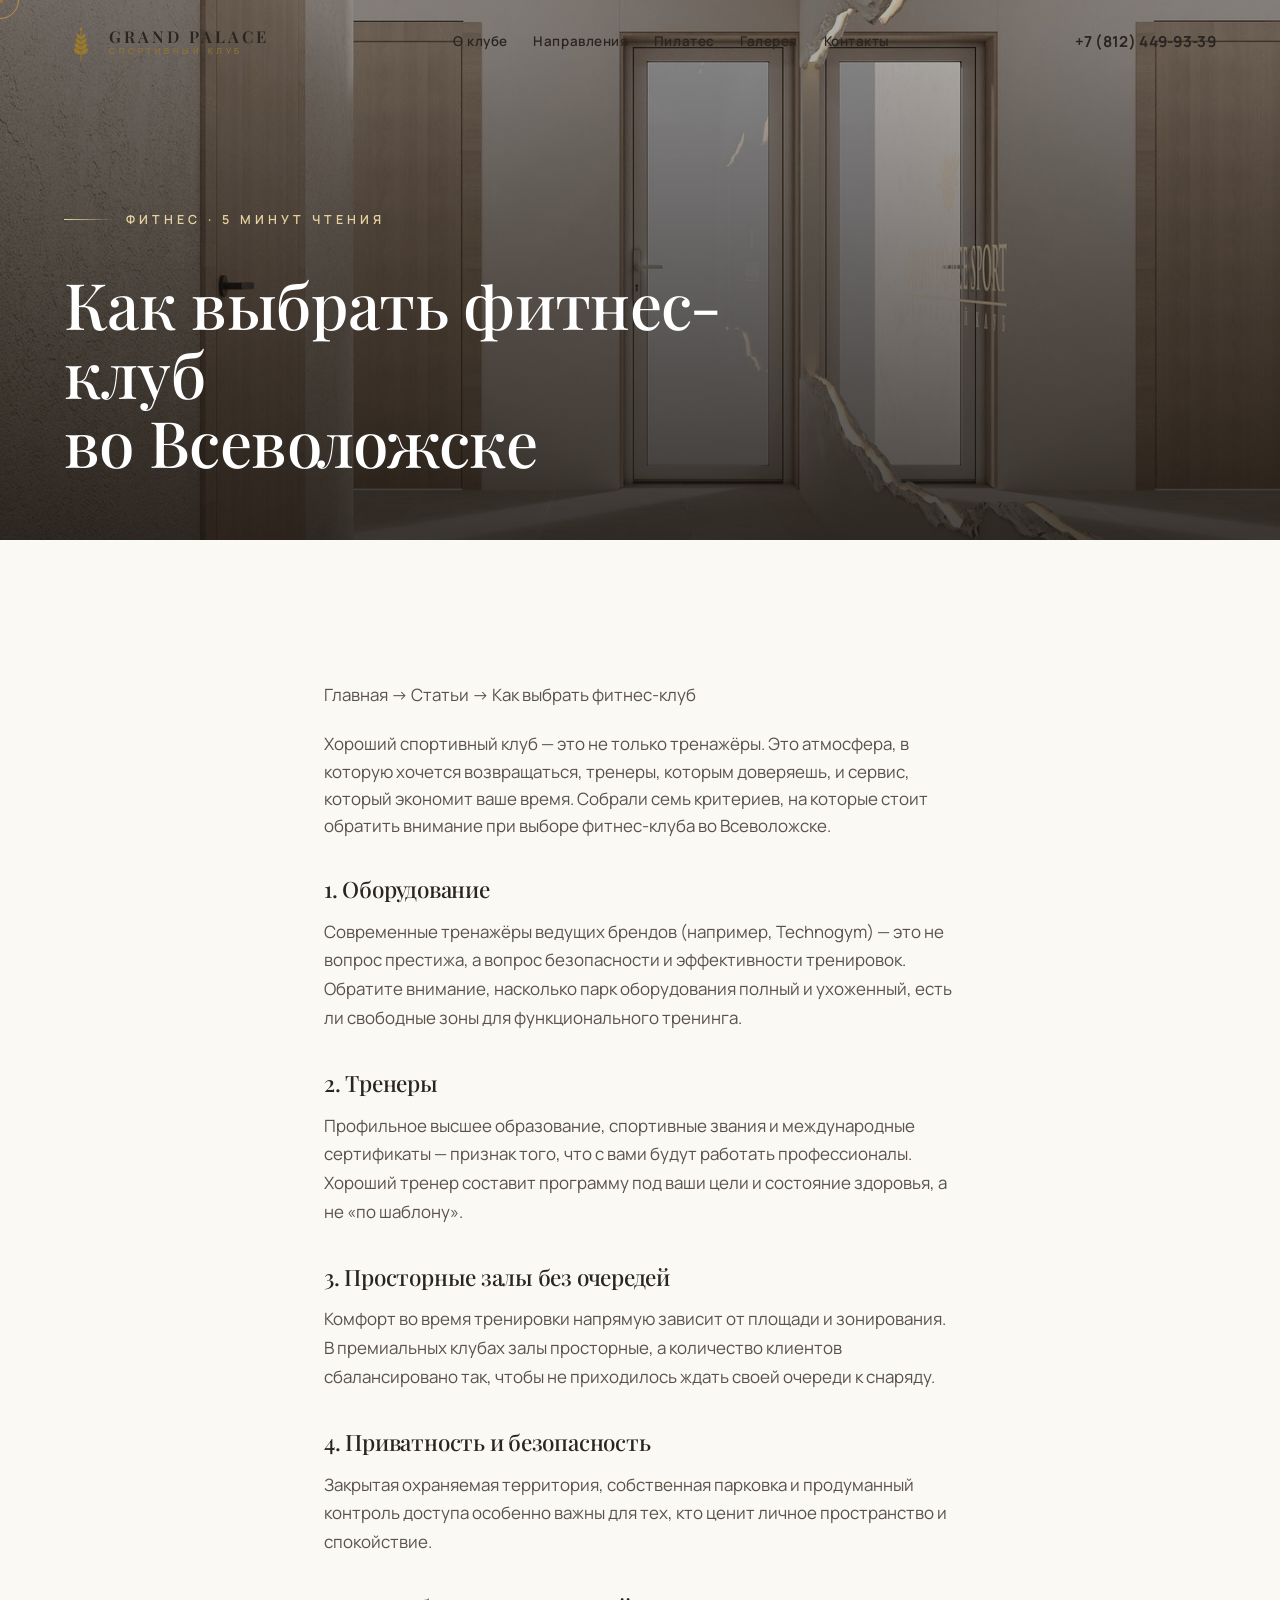
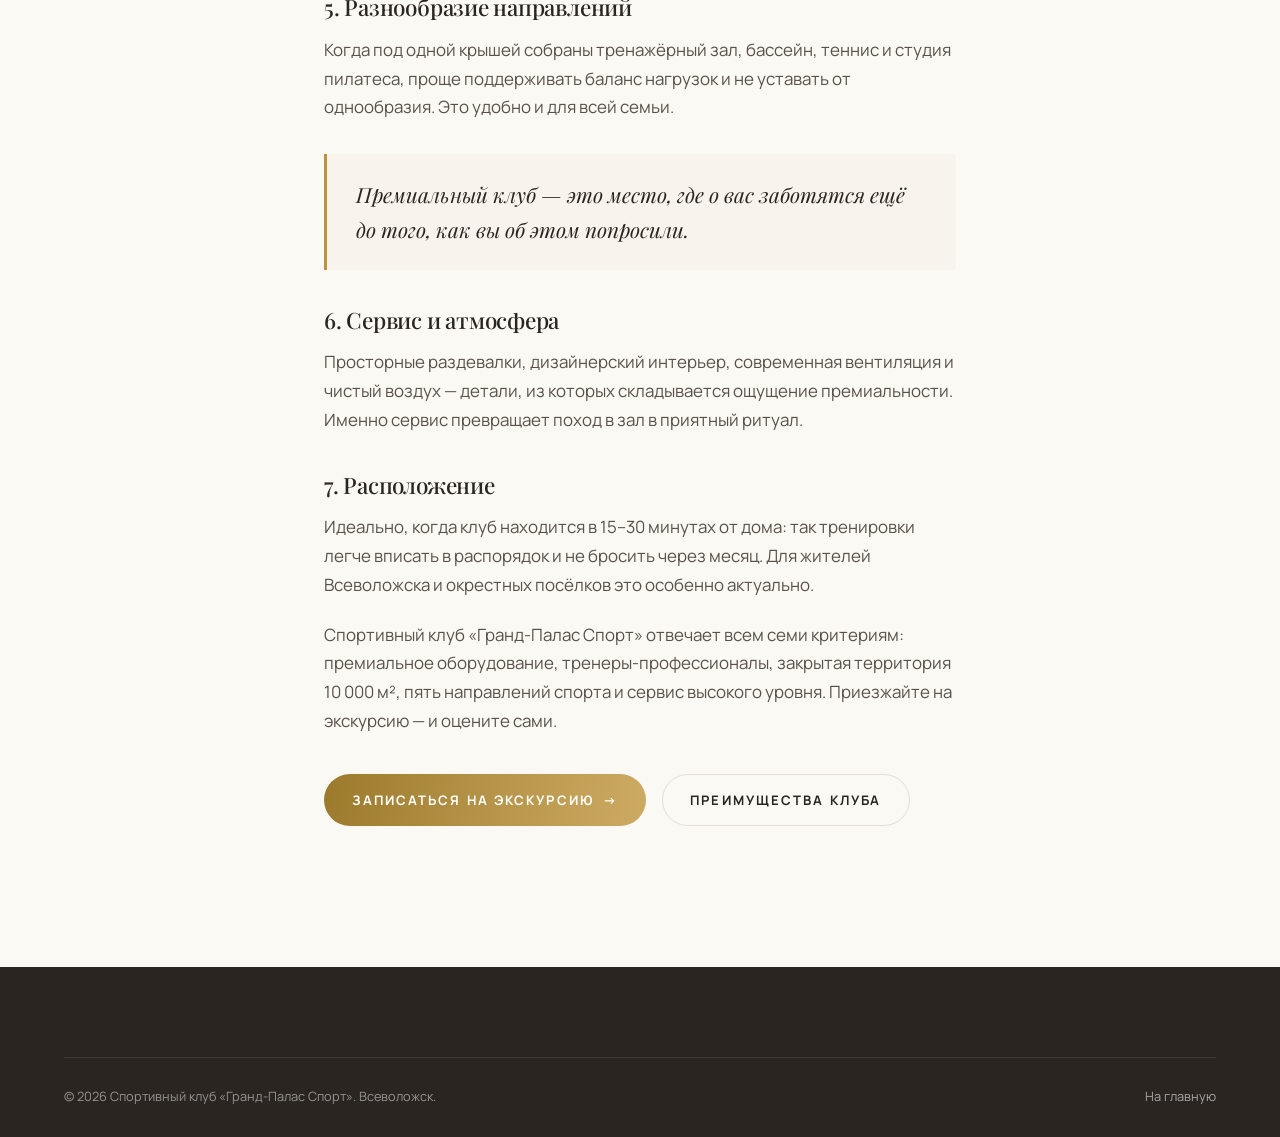
==== articles/kak-vybrat-fitnes-klub.html @ 6d6e1dee "Новый сайт спортивного клуба «Гранд-Палас Спорт» Полный редизайн в фирменном стиле белый + золото: с" ====
<!DOCTYPE html>
<html lang="ru">
<head>
<meta charset="UTF-8">
<meta name="viewport" content="width=device-width, initial-scale=1">
<title>Как выбрать фитнес-клуб во Всеволожске — 7 критериев — Гранд-Палас Спорт</title>
<meta name="description" content="7 критериев выбора фитнес-клуба во Всеволожске: оборудование, тренеры, приватность, сервис и атмосфера. Гид от спортивного клуба «Гранд-Палас Спорт».">
<meta name="keywords" content="фитнес-клуб Всеволожск, спортивный зал Всеволожск, тренажёрный зал Всеволожск, бассейн Всеволожск">
<meta name="theme-color" content="#2a2521">
<link rel="icon" type="image/svg+xml" href="../assets/img/favicon.svg">
<link rel="preconnect" href="https://fonts.googleapis.com">
<link rel="preconnect" href="https://fonts.gstatic.com" crossorigin>
<link href="https://fonts.googleapis.com/css2?family=Manrope:wght@400;500;600;700;800&family=Playfair+Display:ital,wght@0,400;0,500;0,600;1,400;1,500&display=swap" rel="stylesheet">
<link rel="stylesheet" href="../assets/css/style.css">
<script type="application/ld+json">
{"@context":"https://schema.org","@type":"Article","headline":"Как выбрать фитнес-клуб во Всеволожске","author":{"@type":"Organization","name":"Гранд-Палас Спорт"},"publisher":{"@type":"Organization","name":"Гранд-Палас Спорт"},"image":"https://gpsport.ru/assets/img/corridor.jpg","mainEntityOfPage":"https://gpsport.ru/articles/kak-vybrat-fitnes-klub.html"}
</script>
</head>
<body class="loaded">

<svg width="0" height="0" style="position:absolute" aria-hidden="true">
  <symbol id="laurel" viewBox="0 0 60 76">
    <path d="M30 74 V18" stroke="currentColor" stroke-width="1.6" stroke-linecap="round" fill="none"/>
    <g fill="currentColor">
      <g transform="translate(30,60) rotate(-52)"><path d="M0 0 C-5 -4 -5 -12 0 -16 C5 -12 5 -4 0 0 Z"/></g>
      <g transform="translate(30,60) rotate(52)"><path d="M0 0 C-5 -4 -5 -12 0 -16 C5 -12 5 -4 0 0 Z"/></g>
      <g transform="translate(30,51) rotate(-49) scale(.95)"><path d="M0 0 C-5 -4 -5 -12 0 -16 C5 -12 5 -4 0 0 Z"/></g>
      <g transform="translate(30,51) rotate(49) scale(.95)"><path d="M0 0 C-5 -4 -5 -12 0 -16 C5 -12 5 -4 0 0 Z"/></g>
      <g transform="translate(30,42) rotate(-45) scale(.87)"><path d="M0 0 C-5 -4 -5 -12 0 -16 C5 -12 5 -4 0 0 Z"/></g>
      <g transform="translate(30,42) rotate(45) scale(.87)"><path d="M0 0 C-5 -4 -5 -12 0 -16 C5 -12 5 -4 0 0 Z"/></g>
      <g transform="translate(30,33) rotate(-40) scale(.77)"><path d="M0 0 C-5 -4 -5 -12 0 -16 C5 -12 5 -4 0 0 Z"/></g>
      <g transform="translate(30,33) rotate(40) scale(.77)"><path d="M0 0 C-5 -4 -5 -12 0 -16 C5 -12 5 -4 0 0 Z"/></g>
      <circle cx="30" cy="15" r="2.6"/>
    </g>
  </symbol>
</svg>

<header class="header scrolled">
  <div class="container header__inner">
    <a href="../index.html" class="logo" aria-label="Гранд-Палас Спорт — на главную">
      <svg class="logo__mark" viewBox="0 0 60 76" aria-hidden="true"><use href="#laurel"/></svg>
      <span class="logo__text"><span class="logo__name">GRAND PALACE</span><span class="logo__sub">Спортивный клуб</span></span>
    </a>
    <nav class="nav" aria-label="Навигация">
      <a href="../index.html#about">О клубе</a>
      <a href="../index.html#directions">Направления</a>
      <a href="../index.html#pilates">Пилатес</a>
      <a href="../index.html#gallery">Галерея</a>
      <a href="../index.html#contacts">Контакты</a>
    </nav>
    <div class="header__actions">
      <a href="tel:+78124499339" class="header__phone">+7 (812) 449-93-39</a>
      <button class="burger" aria-label="Меню"><span></span><span></span></button>
    </div>
  </div>
</header>

<div class="mobile-menu" id="mobile-menu">
  <nav class="mobile-menu__nav">
    <a href="../index.html#about"><span class="idx">01</span>О клубе</a>
    <a href="../index.html#directions"><span class="idx">02</span>Направления</a>
    <a href="../index.html#pilates"><span class="idx">03</span>Пилатес</a>
    <a href="../index.html#gallery"><span class="idx">04</span>Галерея</a>
    <a href="../index.html#contacts"><span class="idx">05</span>Контакты</a>
  </nav>
</div>

<main>
<article>
  <div class="article-hero">
    <img src="../assets/img/corridor.jpg" alt="Интерьер премиального спортивного клуба">
    <div class="container" style="padding-bottom:clamp(32px,5vw,64px)">
      <span class="eyebrow hero__eyebrow">Фитнес · 5 минут чтения</span>
      <h1 class="h-1" style="margin-top:1rem">Как выбрать фитнес-клуб<br>во Всеволожске</h1>
    </div>
  </div>

  <div class="section">
    <div class="container prose">
      <p class="breadcrumbs"><a href="../index.html">Главная</a> → <a href="../index.html#articles">Статьи</a> → Как выбрать фитнес-клуб</p>

      <p class="lead">Хороший спортивный клуб — это не только тренажёры. Это атмосфера, в которую хочется возвращаться, тренеры, которым доверяешь, и сервис, который экономит ваше время. Собрали семь критериев, на которые стоит обратить внимание при выборе фитнес-клуба во Всеволожске.</p>

      <h2>1. Оборудование</h2>
      <p>Современные тренажёры ведущих брендов (например, Technogym) — это не вопрос престижа, а вопрос безопасности и эффективности тренировок. Обратите внимание, насколько парк оборудования полный и ухоженный, есть ли свободные зоны для функционального тренинга.</p>

      <h2>2. Тренеры</h2>
      <p>Профильное высшее образование, спортивные звания и международные сертификаты — признак того, что с вами будут работать профессионалы. Хороший тренер составит программу под ваши цели и состояние здоровья, а не «по шаблону».</p>

      <h2>3. Просторные залы без очередей</h2>
      <p>Комфорт во время тренировки напрямую зависит от площади и зонирования. В премиальных клубах залы просторные, а количество клиентов сбалансировано так, чтобы не приходилось ждать своей очереди к снаряду.</p>

      <h2>4. Приватность и безопасность</h2>
      <p>Закрытая охраняемая территория, собственная парковка и продуманный контроль доступа особенно важны для тех, кто ценит личное пространство и спокойствие.</p>

      <h2>5. Разнообразие направлений</h2>
      <p>Когда под одной крышей собраны тренажёрный зал, бассейн, теннис и студия пилатеса, проще поддерживать баланс нагрузок и не уставать от однообразия. Это удобно и для всей семьи.</p>

      <blockquote>Премиальный клуб — это место, где о вас заботятся ещё до того, как вы об этом попросили.</blockquote>

      <h2>6. Сервис и атмосфера</h2>
      <p>Просторные раздевалки, дизайнерский интерьер, современная вентиляция и чистый воздух — детали, из которых складывается ощущение премиальности. Именно сервис превращает поход в зал в приятный ритуал.</p>

      <h2>7. Расположение</h2>
      <p>Идеально, когда клуб находится в 15–30 минутах от дома: так тренировки легче вписать в распорядок и не бросить через месяц. Для жителей Всеволожска и окрестных посёлков это особенно актуально.</p>

      <p>Спортивный клуб «Гранд-Палас Спорт» отвечает всем семи критериям: премиальное оборудование, тренеры-профессионалы, закрытая территория 10&nbsp;000&nbsp;м², пять направлений спорта и сервис высокого уровня. Приезжайте на экскурсию — и оцените сами.</p>

      <div style="margin-top:2.4rem;display:flex;gap:1rem;flex-wrap:wrap">
        <a href="../index.html#contacts" class="btn btn--gold">Записаться на экскурсию <span class="ico">→</span></a>
        <a href="../index.html#advantages" class="btn btn--ghost">Преимущества клуба</a>
      </div>
    </div>
  </div>
</article>
</main>

<footer class="footer">
  <div class="container">
    <div class="footer__bottom" style="border-top:1px solid rgba(255,255,255,.1)">
      <span>© <span data-year>2026</span> Спортивный клуб «Гранд-Палас Спорт». Всеволожск.</span>
      <a href="../index.html">На главную</a>
    </div>
  </div>
</footer>

<script src="../assets/js/main.js"></script>
</body>
</html>
---- assets/css/style.css ----
/* =========================================================
   GRAND PALACE SPORT — спортивный клуб, Всеволожск
   Премиальная тема: белый + золото, лёгкая, статусная.
   ========================================================= */

/* ---------- Tokens ---------- */
:root{
  --gold:        #b9933f;
  --gold-deep:   #9c7a2c;
  --gold-soft:   #cdab63;
  --gold-light:  #e7d3a1;
  --gold-glow:   rgba(185,147,63,.32);

  --cream:       #f8f4ed;
  --cream-2:     #f2ebe0;
  --sand:        #ece4d6;
  --sand-deep:   #ddd2bf;
  --paper:       #fbf9f4;

  --ink:         #2a2521;
  --ink-soft:    #5a524a;
  --muted:       #8c8273;
  --line:        rgba(42,37,33,.12);
  --line-gold:   rgba(185,147,63,.35);

  --white:       #ffffff;

  --shadow-sm:   0 4px 18px rgba(60,50,35,.08);
  --shadow:      0 18px 50px -18px rgba(60,48,30,.30);
  --shadow-lg:   0 40px 90px -30px rgba(50,40,25,.45);

  --serif: "Playfair Display", "Times New Roman", Georgia, serif;
  --sans:  "Manrope", -apple-system, "Segoe UI", Roboto, Helvetica, Arial, sans-serif;

  --container: 1280px;
  --gutter: clamp(20px, 5vw, 64px);
  --radius: 4px;
  --ease: cubic-bezier(.22,.61,.36,1);
  --ease-out: cubic-bezier(.16,1,.3,1);

  --header-h: 84px;
}

*,*::before,*::after{ box-sizing:border-box; }
html{ -webkit-text-size-adjust:100%; scroll-behavior:smooth; }
@media (prefers-reduced-motion: reduce){ html{ scroll-behavior:auto; } }

body{
  margin:0;
  font-family:var(--sans);
  color:var(--ink);
  background:var(--paper);
  font-size:clamp(15px,1.05vw,17px);
  line-height:1.7;
  font-weight:400;
  -webkit-font-smoothing:antialiased;
  text-rendering:optimizeLegibility;
  overflow-x:hidden;
}
body.is-locked{ overflow:hidden; }

img{ display:block; max-width:100%; height:auto; }
a{ color:inherit; text-decoration:none; }
button{ font-family:inherit; cursor:pointer; }
ul{ margin:0; padding:0; list-style:none; }

::selection{ background:var(--gold); color:#fff; }

/* ---------- Typography ---------- */
h1,h2,h3,h4{
  font-family:var(--serif);
  font-weight:500;
  line-height:1.08;
  letter-spacing:-.01em;
  margin:0;
  color:var(--ink);
}
.h-display{ font-size:clamp(2.7rem,7.4vw,6.2rem); }
.h-1{ font-size:clamp(2.1rem,5vw,4rem); }
.h-2{ font-size:clamp(1.7rem,3.4vw,2.75rem); }
.h-3{ font-size:clamp(1.25rem,2vw,1.6rem); }
.serif-italic{ font-style:italic; }

.eyebrow{
  font-family:var(--sans);
  font-size:.78rem;
  font-weight:600;
  letter-spacing:.32em;
  text-transform:uppercase;
  color:var(--gold-deep);
  display:inline-flex;
  align-items:center;
  gap:.85em;
}
.eyebrow::before{
  content:"";
  width:clamp(24px,4vw,52px);
  height:1px;
  background:linear-gradient(90deg,var(--gold),transparent);
}
.eyebrow.center::before{ background:var(--gold); }

.lead{ font-size:clamp(1.05rem,1.5vw,1.28rem); color:var(--ink-soft); line-height:1.6; }
.text-gold{ color:var(--gold-deep); }
.muted{ color:var(--muted); }

.gold-gradient{
  background:linear-gradient(100deg,var(--gold-deep) 0%,var(--gold-light) 45%,var(--gold) 70%,var(--gold-deep) 100%);
  background-size:220% auto;
  -webkit-background-clip:text;
  background-clip:text;
  color:transparent;
  animation:shimmer 6s linear infinite;
}
@keyframes shimmer{ to{ background-position:220% center; } }

/* ---------- Layout ---------- */
.container{ width:100%; max-width:var(--container); margin-inline:auto; padding-inline:var(--gutter); }
.section{ padding-block:clamp(72px,11vw,150px); position:relative; }
.section--tight{ padding-block:clamp(48px,7vw,90px); }
.section-head{ max-width:760px; margin-bottom:clamp(40px,5vw,68px); }
.section-head.center{ margin-inline:auto; text-align:center; }
.section-head .eyebrow{ margin-bottom:1.1rem; }
.section-head p{ margin:1.1rem 0 0; }

.bg-cream{ background:var(--cream); }
.bg-sand{ background:linear-gradient(180deg,var(--cream) 0%,var(--sand) 100%); }
.bg-ink{ background:var(--ink); color:var(--cream); }
.bg-ink h1,.bg-ink h2,.bg-ink h3{ color:var(--paper); }

/* ---------- Buttons ---------- */
.btn{
  --bg:var(--ink); --fg:#fff;
  position:relative;
  display:inline-flex; align-items:center; gap:.7em;
  padding:1.05em 2.1em;
  font-size:.82rem; font-weight:700;
  letter-spacing:.16em; text-transform:uppercase;
  color:var(--fg); background:var(--bg);
  border:1px solid var(--bg);
  border-radius:50px;
  overflow:hidden;
  transition:color .5s var(--ease), border-color .5s var(--ease), transform .4s var(--ease);
  isolation:isolate;
}
.btn::before{
  content:""; position:absolute; inset:0; z-index:-1;
  background:linear-gradient(100deg,var(--gold-deep),var(--gold-soft));
  transform:translateY(101%);
  transition:transform .5s var(--ease);
}
.btn:hover{ color:#fff; border-color:var(--gold-deep); transform:translateY(-2px); }
.btn:hover::before{ transform:translateY(0); }
.btn .ico{ transition:transform .4s var(--ease); }
.btn:hover .ico{ transform:translateX(4px); }

.btn--gold{ --bg:linear-gradient(100deg,var(--gold-deep),var(--gold-soft)); --fg:#fff; border-color:transparent; }
.btn--gold::before{ background:var(--ink); }
.btn--ghost{ --bg:transparent; --fg:var(--ink); border-color:var(--line); }
.btn--ghost:hover{ color:#fff; }
.btn--light{ --bg:transparent; --fg:var(--cream); border-color:rgba(255,255,255,.4); }
.btn--sm{ padding:.8em 1.5em; font-size:.74rem; }

.textlink{
  display:inline-flex; align-items:center; gap:.6em;
  font-weight:600; letter-spacing:.04em; color:var(--gold-deep);
  position:relative;
}
.textlink::after{
  content:""; position:absolute; left:0; bottom:-3px; height:1px; width:100%;
  background:var(--gold); transform:scaleX(0); transform-origin:right;
  transition:transform .45s var(--ease);
}
.textlink:hover::after{ transform:scaleX(1); transform-origin:left; }
.textlink .ico{ transition:transform .4s var(--ease); }
.textlink:hover .ico{ transform:translateX(5px); }

/* =========================================================
   Preloader
   ========================================================= */
.preloader{
  position:fixed; inset:0; z-index:9999;
  display:grid; place-items:center;
  background:var(--paper);
  transition:opacity .7s ease, visibility .7s ease;
}
.preloader__inner{ text-align:center; }
.preloader__logo{ width:clamp(120px,18vw,180px); margin-inline:auto; color:var(--gold-deep); }
.preloader__logo path,.preloader__logo line{
  stroke:var(--gold-deep); stroke-width:1.4; fill:none;
  stroke-dasharray:1; stroke-dashoffset:1;
  animation:draw 1.5s var(--ease-out) forwards;
}
.preloader__name{
  margin-top:1.1rem;
  font-family:var(--serif); letter-spacing:.34em;
  font-size:.9rem; text-transform:uppercase; color:var(--ink);
  opacity:0; animation:fadeUp .8s .7s forwards;
}
.preloader__bar{
  margin:1.4rem auto 0; width:140px; height:2px;
  background:var(--sand-deep); border-radius:2px; overflow:hidden;
}
.preloader__bar i{ display:block; height:100%; width:0; background:linear-gradient(90deg,var(--gold-deep),var(--gold-light)); animation:load 1.6s var(--ease) forwards; }
@keyframes draw{ to{ stroke-dashoffset:0; } }
@keyframes load{ to{ width:100%; } }
body.loaded .preloader{ opacity:0; visibility:hidden; }

/* =========================================================
   Custom cursor
   ========================================================= */
.cursor,.cursor-dot{ position:fixed; top:0; left:0; pointer-events:none; z-index:9998; border-radius:50%;
  mix-blend-mode:normal; will-change:transform; }
.cursor{ width:38px; height:38px; border:1px solid var(--gold); transform:translate(-50%,-50%);
  transition:width .3s var(--ease),height .3s var(--ease),background .3s var(--ease),border-color .3s var(--ease),opacity .3s; }
.cursor-dot{ width:6px; height:6px; background:var(--gold-deep); transform:translate(-50%,-50%); }
.cursor.is-hover{ width:64px; height:64px; background:var(--gold-glow); border-color:transparent; }
.cursor.is-hover ~ .cursor-dot{ opacity:0; }
.cursor.is-down{ width:30px; height:30px; }
body.has-cursor{ cursor:none; }
body.has-cursor a,body.has-cursor button{ cursor:none; }
@media (hover:none),(pointer:coarse){ .cursor,.cursor-dot{ display:none; } }

/* =========================================================
   Header
   ========================================================= */
.header{
  position:fixed; inset:0 0 auto 0; z-index:1000;
  height:var(--header-h);
  display:flex; align-items:center;
  transition:background .5s var(--ease), height .4s var(--ease), box-shadow .4s var(--ease), border-color .4s;
  border-bottom:1px solid transparent;
}
.header__inner{ display:flex; align-items:center; justify-content:space-between; gap:2rem; width:100%; }
.header.scrolled{
  background:rgba(251,249,244,.86);
  backdrop-filter:saturate(140%) blur(14px);
  -webkit-backdrop-filter:saturate(140%) blur(14px);
  height:70px; box-shadow:var(--shadow-sm);
  border-color:var(--line);
}

.logo{ display:flex; align-items:center; gap:.7rem; color:var(--ink); flex-shrink:0; z-index:2; }
.logo__mark{ width:34px; height:42px; color:var(--gold-deep); flex-shrink:0; transition:transform .6s var(--ease); }
.logo:hover .logo__mark{ transform:rotate(-6deg) scale(1.05); }
.logo__text{ display:flex; flex-direction:column; line-height:1; }
.logo__name{ font-family:var(--serif); font-size:1.02rem; letter-spacing:.18em; font-weight:600; white-space:nowrap; }
.logo__sub{ font-size:.52rem; letter-spacing:.42em; text-transform:uppercase; color:var(--gold-deep); margin-top:.32em; }
.header:not(.scrolled) .logo.on-dark{ color:#fff; }
.header:not(.scrolled) .logo.on-dark .logo__mark{ color:var(--gold-light); }

.nav{ display:flex; align-items:center; gap:clamp(1rem,2vw,2.1rem); }
.nav a{ position:relative; font-size:.84rem; font-weight:600; letter-spacing:.04em; padding:.4em 0; color:inherit; }
.nav a::after{ content:""; position:absolute; left:0; bottom:0; height:1.5px; width:100%; background:var(--gold);
  transform:scaleX(0); transform-origin:right; transition:transform .4s var(--ease); }
.nav a:hover::after,.nav a.active::after{ transform:scaleX(1); transform-origin:left; }
.header:not(.scrolled) .nav.on-dark a{ color:rgba(255,255,255,.92); }

.header__actions{ display:flex; align-items:center; gap:1.2rem; }
.header__phone{ display:flex; align-items:center; gap:.55rem; font-weight:700; font-size:.95rem; letter-spacing:.02em; white-space:nowrap; }
.header__phone .ico{ color:var(--gold-deep); }
.header:not(.scrolled) .header__phone.on-dark{ color:#fff; }

.burger{ display:none; width:46px; height:46px; border:1px solid var(--line); border-radius:50%;
  background:transparent; position:relative; z-index:1002; flex-shrink:0; }
.burger span{ position:absolute; left:50%; top:50%; width:18px; height:1.6px; background:var(--ink);
  transform:translate(-50%,-50%); transition:.4s var(--ease); }
.burger span:nth-child(1){ margin-top:-4px; }
.burger span:nth-child(2){ margin-top:4px; }
.header:not(.scrolled) .burger.on-dark{ border-color:rgba(255,255,255,.4); }
.header:not(.scrolled) .burger.on-dark span{ background:#fff; }
body.menu-open .burger span:nth-child(1){ margin-top:0; transform:translate(-50%,-50%) rotate(45deg); background:var(--ink); }
body.menu-open .burger span:nth-child(2){ margin-top:0; transform:translate(-50%,-50%) rotate(-45deg); background:var(--ink); }
body.menu-open .burger{ border-color:var(--line)!important; }

/* Mobile menu */
.mobile-menu{
  position:fixed; inset:0; z-index:1001;
  background:var(--paper);
  display:flex; flex-direction:column; justify-content:center;
  padding:var(--header-h) var(--gutter) 2rem;
  clip-path:circle(0% at calc(100% - 46px) 46px);
  transition:clip-path .7s var(--ease);
  visibility:hidden;
}
body.menu-open .mobile-menu{ clip-path:circle(150% at calc(100% - 46px) 46px); visibility:visible; }
.mobile-menu__nav{ display:flex; flex-direction:column; gap:.2rem; }
.mobile-menu__nav a{
  font-family:var(--serif); font-size:clamp(1.8rem,8vw,2.6rem); padding:.18em 0;
  opacity:0; transform:translateY(20px); transition:opacity .5s var(--ease),transform .5s var(--ease);
  border-bottom:1px solid var(--line);
}
.mobile-menu__nav a .idx{ font-family:var(--sans); font-size:.7rem; color:var(--gold-deep); vertical-align:super; margin-right:.6em; letter-spacing:.1em; }
body.menu-open .mobile-menu__nav a{ opacity:1; transform:none; }
body.menu-open .mobile-menu__nav a:nth-child(1){ transition-delay:.18s; }
body.menu-open .mobile-menu__nav a:nth-child(2){ transition-delay:.24s; }
body.menu-open .mobile-menu__nav a:nth-child(3){ transition-delay:.30s; }
body.menu-open .mobile-menu__nav a:nth-child(4){ transition-delay:.36s; }
body.menu-open .mobile-menu__nav a:nth-child(5){ transition-delay:.42s; }
body.menu-open .mobile-menu__nav a:nth-child(6){ transition-delay:.48s; }
body.menu-open .mobile-menu__nav a:nth-child(7){ transition-delay:.54s; }
.mobile-menu__foot{ margin-top:2.4rem; display:flex; flex-direction:column; gap:1rem;
  opacity:0; transition:opacity .6s .55s; }
body.menu-open .mobile-menu__foot{ opacity:1; }
.mobile-menu__foot .phones a{ display:block; font-weight:700; font-size:1.1rem; }

/* =========================================================
   Hero
   ========================================================= */
.hero{ position:relative; min-height:100svh; display:flex; align-items:flex-end; overflow:hidden; color:#fff; }
.hero__slides{ position:absolute; inset:0; z-index:0; }
.hero__slide{ position:absolute; inset:0; opacity:0; transition:opacity 1.6s ease; }
.hero__slide.active{ opacity:1; }
.hero__slide img{ width:100%; height:100%; object-fit:cover; transform:scale(1.12); }
.hero__slide.active img{ animation:kenburns 8s linear forwards; }
@keyframes kenburns{ from{ transform:scale(1.12) translate(0,0); } to{ transform:scale(1.24) translate(-1.5%,-1.5%); } }
.hero::after{ content:""; position:absolute; inset:0; z-index:1;
  background:linear-gradient(180deg,rgba(20,16,12,.5) 0%,rgba(20,16,12,.12) 35%,rgba(20,16,12,.5) 100%); }
.hero::before{ content:""; position:absolute; inset:0; z-index:1; pointer-events:none;
  background:radial-gradient(120% 90% at 50% 10%,transparent 55%,rgba(20,15,10,.55) 100%); }

.hero__content{ position:relative; z-index:2; width:100%; padding-bottom:clamp(56px,9vw,120px); }
.hero__eyebrow{ color:var(--gold-light); margin-bottom:1.4rem; }
.hero__eyebrow::before{ background:linear-gradient(90deg,var(--gold-light),transparent); }
.hero h1{ color:#fff; max-width:16ch; text-shadow:0 2px 40px rgba(0,0,0,.3); }
.hero h1 .ln{ display:block; overflow:hidden; }
.hero h1 .ln > span{ display:block; transform:translateY(110%); transition:transform 1s var(--ease-out); }
.loaded .hero h1 .ln > span{ transform:translateY(0); }
.loaded .hero h1 .ln:nth-child(2) > span{ transition-delay:.12s; }
.loaded .hero h1 .ln:nth-child(3) > span{ transition-delay:.24s; }
.hero__sub{ margin-top:1.6rem; max-width:46ch; color:rgba(255,255,255,.9); font-size:clamp(1rem,1.4vw,1.2rem);
  opacity:0; transform:translateY(20px); transition:.9s .5s var(--ease-out); }
.loaded .hero__sub{ opacity:1; transform:none; }
.hero__cta{ margin-top:2.2rem; display:flex; gap:1rem; flex-wrap:wrap;
  opacity:0; transform:translateY(20px); transition:.9s .68s var(--ease-out); }
.loaded .hero__cta{ opacity:1; transform:none; }

.hero__meta{ position:absolute; z-index:2; right:var(--gutter); bottom:clamp(56px,9vw,120px);
  display:flex; flex-direction:column; align-items:flex-end; gap:.6rem; text-align:right;
  opacity:0; transition:.9s .9s; }
.loaded .hero__meta{ opacity:1; }
.hero__meta .num{ font-family:var(--serif); font-size:2rem; color:var(--gold-light); line-height:1; }
.hero__meta small{ font-size:.7rem; letter-spacing:.2em; text-transform:uppercase; color:rgba(255,255,255,.7); }
@media (max-width:860px){ .hero__meta{ display:none; } }

.hero__dots{ position:absolute; left:var(--gutter); bottom:clamp(20px,4vw,40px); z-index:3; display:flex; gap:.6rem; }
.hero__dots button{ width:30px; height:3px; border:none; background:rgba(255,255,255,.35); border-radius:2px; overflow:hidden; position:relative; }
.hero__dots button.active{ background:rgba(255,255,255,.3); }
.hero__dots button.active::after{ content:""; position:absolute; inset:0; background:var(--gold-light); transform-origin:left;
  animation:dotfill 6s linear forwards; }
@keyframes dotfill{ from{ transform:scaleX(0); } to{ transform:scaleX(1); } }

.scroll-hint{ position:absolute; left:50%; bottom:clamp(18px,3vw,34px); transform:translateX(-50%); z-index:3;
  display:flex; flex-direction:column; align-items:center; gap:.5rem; color:rgba(255,255,255,.7);
  font-size:.62rem; letter-spacing:.28em; text-transform:uppercase; }
.scroll-hint .line{ width:1px; height:46px; background:linear-gradient(180deg,var(--gold-light),transparent); position:relative; overflow:hidden; }
.scroll-hint .line::after{ content:""; position:absolute; top:-50%; left:0; width:100%; height:50%;
  background:#fff; animation:scrollMove 2s var(--ease) infinite; }
@keyframes scrollMove{ to{ top:100%; } }
@media (max-width:860px){ .scroll-hint{ display:none; } }

/* =========================================================
   Marquee
   ========================================================= */
.marquee{ overflow:hidden; border-block:1px solid var(--line-gold); background:var(--paper); padding-block:1.1rem; }
.marquee__track{ display:flex; width:max-content; animation:marquee 32s linear infinite; }
.marquee:hover .marquee__track{ animation-play-state:paused; }
.marquee__track span{ display:inline-flex; align-items:center; gap:1.2rem; padding-inline:1.6rem;
  font-family:var(--serif); font-size:clamp(1.1rem,2.4vw,1.7rem); color:var(--ink); white-space:nowrap; }
.marquee__track span::after{ content:"✦"; color:var(--gold); font-size:.7em; }
@keyframes marquee{ to{ transform:translateX(-50%); } }

/* =========================================================
   Intro / about split
   ========================================================= */
.split{ display:grid; grid-template-columns:1.05fr 1fr; gap:clamp(32px,5vw,80px); align-items:center; }
.split--rev{ grid-template-columns:1fr 1.05fr; }
@media (max-width:900px){ .split,.split--rev{ grid-template-columns:1fr; gap:36px; } }

.media{ position:relative; }
.media img{ width:100%; border-radius:var(--radius); box-shadow:var(--shadow); }
.media--frame::before{ content:""; position:absolute; inset:14px; border:1px solid var(--line-gold); z-index:2; pointer-events:none; border-radius:var(--radius); }
.media__badge{ position:absolute; bottom:-22px; right:-14px; background:var(--paper); padding:1.1rem 1.4rem; border-radius:var(--radius);
  box-shadow:var(--shadow); display:flex; flex-direction:column; line-height:1; z-index:3; }
.media__badge .num{ font-family:var(--serif); font-size:1.9rem; color:var(--gold-deep); }
.media__badge small{ font-size:.66rem; letter-spacing:.16em; text-transform:uppercase; color:var(--muted); margin-top:.4em; }

.feature-list{ margin-top:1.8rem; display:grid; gap:1rem; }
.feature-list li{ display:flex; gap:1rem; align-items:flex-start; }
.feature-list .ic{ flex-shrink:0; width:42px; height:42px; border-radius:50%; display:grid; place-items:center;
  background:var(--sand); color:var(--gold-deep); }
.feature-list b{ display:block; font-weight:700; font-size:1.02rem; }
.feature-list span{ color:var(--ink-soft); font-size:.94rem; }

/* =========================================================
   Stats
   ========================================================= */
.stats{ display:grid; grid-template-columns:repeat(4,1fr); gap:clamp(20px,3vw,40px); }
@media (max-width:760px){ .stats{ grid-template-columns:repeat(2,1fr); gap:32px 20px; } }
.stat{ text-align:center; }
.stat .num{ font-family:var(--serif); font-size:clamp(2.6rem,6vw,4.2rem); line-height:1; color:var(--gold-deep); }
.stat .num .suf{ font-size:.5em; color:var(--gold); }
.stat .lbl{ margin-top:.7rem; font-size:.78rem; letter-spacing:.16em; text-transform:uppercase; color:var(--muted); }
.bg-ink .stat .lbl{ color:rgba(255,255,255,.6); }

/* =========================================================
   Directions
   ========================================================= */
.dir-grid{ display:grid; grid-template-columns:repeat(12,1fr); gap:clamp(14px,1.6vw,22px); }
.dir-card{ position:relative; overflow:hidden; border-radius:var(--radius); color:#fff; min-height:340px;
  display:flex; align-items:flex-end; isolation:isolate; }
.dir-card.span-7{ grid-column:span 7; }
.dir-card.span-5{ grid-column:span 5; }
.dir-card.span-6{ grid-column:span 6; }
.dir-card.span-4{ grid-column:span 4; }
.dir-card.tall{ min-height:480px; }
@media (max-width:860px){ .dir-card{ grid-column:span 12!important; min-height:300px; } }
.dir-card img{ position:absolute; inset:0; width:100%; height:100%; object-fit:cover; z-index:-2;
  transition:transform 1.1s var(--ease); }
.dir-card::after{ content:""; position:absolute; inset:0; z-index:-1;
  background:linear-gradient(180deg,rgba(20,15,10,0) 30%,rgba(20,15,10,.82) 100%); transition:opacity .5s; }
.dir-card:hover img{ transform:scale(1.07); }
.dir-card__body{ padding:clamp(22px,2.6vw,38px); width:100%; transform:translateY(14px); transition:transform .55s var(--ease); }
.dir-card:hover .dir-card__body{ transform:translateY(0); }
.dir-card__num{ font-family:var(--serif); font-size:.9rem; color:var(--gold-light); letter-spacing:.1em; }
.dir-card h3{ color:#fff; font-size:clamp(1.4rem,2.4vw,2rem); margin-top:.3rem; }
.dir-card p{ margin:.5rem 0 0; color:rgba(255,255,255,.0); max-height:0; overflow:hidden;
  transition:max-height .55s var(--ease),color .55s,margin .4s; font-size:.94rem; }
.dir-card:hover p{ max-height:120px; color:rgba(255,255,255,.86); }
.dir-card__tag{ position:absolute; top:18px; left:18px; z-index:1;
  background:linear-gradient(100deg,var(--gold-deep),var(--gold-soft)); color:#fff;
  font-size:.66rem; font-weight:700; letter-spacing:.14em; text-transform:uppercase;
  padding:.5em 1em; border-radius:50px; }
.dir-card__more{ display:inline-flex; align-items:center; gap:.5em; margin-top:1rem; font-size:.8rem; font-weight:700;
  letter-spacing:.1em; text-transform:uppercase; color:var(--gold-light);
  opacity:0; transform:translateY(8px); transition:.5s var(--ease); }
.dir-card:hover .dir-card__more{ opacity:1; transform:none; }

/* =========================================================
   Pilates feature (editorial)
   ========================================================= */
.pilates-hero{ position:relative; overflow:hidden; }
.pilates-grid{ display:grid; grid-template-columns:repeat(12,1fr); gap:clamp(14px,1.6vw,24px); align-items:center; }
.pilates-grid .col-txt{ grid-column:1/6; }
.pilates-grid .col-a{ grid-column:6/10; }
.pilates-grid .col-b{ grid-column:10/13; }
@media (max-width:900px){
  .pilates-grid{ grid-template-columns:1fr 1fr; }
  .pilates-grid .col-txt{ grid-column:1/3; }
  .pilates-grid .col-a{ grid-column:1/2; }
  .pilates-grid .col-b{ grid-column:2/3; }
}
.pilates-grid img{ border-radius:var(--radius); box-shadow:var(--shadow); width:100%; }
.parallax{ will-change:transform; }

.tag-row{ display:flex; flex-wrap:wrap; gap:.6rem; margin-top:1.6rem; }
.tag{ font-size:.78rem; padding:.55em 1.1em; border:1px solid var(--line-gold); border-radius:50px; color:var(--gold-deep);
  background:rgba(185,147,63,.05); }

/* =========================================================
   Gallery
   ========================================================= */
.gallery{ columns:3; column-gap:clamp(12px,1.4vw,20px); }
@media (max-width:900px){ .gallery{ columns:2; } }
@media (max-width:560px){ .gallery{ columns:1; } }
.gallery figure{ margin:0 0 clamp(12px,1.4vw,20px); break-inside:avoid; position:relative; overflow:hidden;
  border-radius:var(--radius); cursor:pointer; }
.gallery img{ width:100%; transition:transform 1s var(--ease),filter .6s; }
.gallery figure::after{ content:""; position:absolute; inset:0; background:rgba(185,147,63,.0); transition:background .5s; }
.gallery figcaption{ position:absolute; left:16px; bottom:14px; z-index:2; color:#fff; font-size:.82rem; font-weight:600;
  letter-spacing:.08em; opacity:0; transform:translateY(8px); transition:.5s var(--ease); text-shadow:0 1px 12px rgba(0,0,0,.5); }
.gallery figure:hover img{ transform:scale(1.06); }
.gallery figure:hover::after{ background:linear-gradient(180deg,transparent 50%,rgba(20,15,10,.6)); }
.gallery figure:hover figcaption{ opacity:1; transform:none; }
.gallery .plus{ position:absolute; top:14px; right:14px; z-index:2; width:38px; height:38px; border-radius:50%;
  background:rgba(255,255,255,.18); backdrop-filter:blur(6px); display:grid; place-items:center; color:#fff;
  opacity:0; transform:scale(.6); transition:.5s var(--ease); }
.gallery figure:hover .plus{ opacity:1; transform:none; }

/* Lightbox */
.lightbox{ position:fixed; inset:0; z-index:5000; background:rgba(18,14,10,.94);
  display:flex; align-items:center; justify-content:center; padding:4vw;
  opacity:0; visibility:hidden; transition:opacity .4s, visibility .4s; }
.lightbox.open{ opacity:1; visibility:visible; }
.lightbox img{ max-width:100%; max-height:86vh; border-radius:var(--radius); box-shadow:var(--shadow-lg);
  transform:scale(.94); transition:transform .5s var(--ease); }
.lightbox.open img{ transform:scale(1); }
.lightbox__close,.lightbox__nav{ position:absolute; background:rgba(255,255,255,.08); border:1px solid rgba(255,255,255,.2);
  color:#fff; width:52px; height:52px; border-radius:50%; display:grid; place-items:center; transition:.3s; }
.lightbox__close:hover,.lightbox__nav:hover{ background:var(--gold-deep); border-color:var(--gold-deep); }
.lightbox__close{ top:4vw; right:4vw; }
.lightbox__nav{ top:50%; transform:translateY(-50%); }
.lightbox__nav.prev{ left:2vw; } .lightbox__nav.next{ right:2vw; }
.lightbox__count{ position:absolute; bottom:3vw; left:50%; transform:translateX(-50%); color:rgba(255,255,255,.7);
  letter-spacing:.2em; font-size:.8rem; }
@media (max-width:600px){ .lightbox__nav{ top:auto; bottom:3vw; transform:none; } .lightbox__nav.prev{ left:24vw; } .lightbox__nav.next{ right:24vw; } }

/* =========================================================
   Trainers
   ========================================================= */
.trainer-grid{ display:grid; grid-template-columns:repeat(4,1fr); gap:clamp(16px,2vw,28px); }
@media (max-width:900px){ .trainer-grid{ grid-template-columns:repeat(2,1fr); } }
@media (max-width:520px){ .trainer-grid{ grid-template-columns:1fr 1fr; gap:14px; } }
.trainer{ text-align:center; }
.trainer__ph{ aspect-ratio:3/4; border-radius:var(--radius); overflow:hidden; position:relative;
  background:linear-gradient(160deg,var(--sand),var(--sand-deep)); display:grid; place-items:center; }
.trainer__ph svg{ width:54%; color:rgba(156,122,44,.32); transition:transform .6s var(--ease); }
.trainer:hover .trainer__ph svg{ transform:scale(1.06) translateY(-4px); }
.trainer__ph::after{ content:"Фото скоро"; position:absolute; bottom:12px; font-size:.64rem; letter-spacing:.2em;
  text-transform:uppercase; color:rgba(120,100,60,.6); }
.trainer__ph .ring{ position:absolute; inset:12px; border:1px solid var(--line-gold); border-radius:var(--radius); }
.trainer h4{ margin-top:1rem; font-size:1.2rem; }
.trainer .role{ color:var(--gold-deep); font-size:.78rem; letter-spacing:.14em; text-transform:uppercase; margin-top:.3rem; }
.trainer .creds{ color:var(--ink-soft); font-size:.88rem; margin-top:.5rem; }

/* =========================================================
   Advantages
   ========================================================= */
.adv-grid{ display:grid; grid-template-columns:repeat(3,1fr); gap:clamp(2px,.2vw,4px); border:1px solid var(--line); border-radius:var(--radius); overflow:hidden; }
@media (max-width:860px){ .adv-grid{ grid-template-columns:1fr 1fr; } }
@media (max-width:520px){ .adv-grid{ grid-template-columns:1fr; } }
.adv{ padding:clamp(26px,3vw,42px); background:var(--paper); position:relative; transition:background .5s; }
.adv:hover{ background:var(--cream); }
.adv__n{ font-family:var(--serif); font-size:1rem; color:var(--gold); letter-spacing:.1em; }
.adv h4{ margin:1rem 0 .6rem; font-size:1.25rem; }
.adv p{ margin:0; color:var(--ink-soft); font-size:.94rem; }
.adv__line{ position:absolute; left:0; bottom:0; height:2px; width:0; background:linear-gradient(90deg,var(--gold-deep),var(--gold-light)); transition:width .6s var(--ease); }
.adv:hover .adv__line{ width:100%; }

/* =========================================================
   Articles
   ========================================================= */
.art-grid{ display:grid; grid-template-columns:repeat(3,1fr); gap:clamp(20px,2.4vw,32px); }
@media (max-width:860px){ .art-grid{ grid-template-columns:1fr; } }
.art-card{ background:var(--paper); border:1px solid var(--line); border-radius:var(--radius); overflow:hidden;
  display:flex; flex-direction:column; transition:transform .5s var(--ease),box-shadow .5s; }
.art-card:hover{ transform:translateY(-6px); box-shadow:var(--shadow); }
.art-card__img{ aspect-ratio:16/10; overflow:hidden; }
.art-card__img img{ width:100%; height:100%; object-fit:cover; transition:transform 1s var(--ease); }
.art-card:hover .art-card__img img{ transform:scale(1.06); }
.art-card__body{ padding:clamp(20px,2.2vw,28px); display:flex; flex-direction:column; flex:1; }
.art-card__meta{ font-size:.72rem; letter-spacing:.14em; text-transform:uppercase; color:var(--gold-deep); }
.art-card h3{ margin:.7rem 0; font-size:1.3rem; line-height:1.2; }
.art-card p{ margin:0 0 1.2rem; color:var(--ink-soft); font-size:.92rem; flex:1; }

/* =========================================================
   Callback / contacts
   ========================================================= */
.contact-grid{ display:grid; grid-template-columns:1fr 1fr; gap:clamp(28px,4vw,64px); align-items:start; }
@media (max-width:900px){ .contact-grid{ grid-template-columns:1fr; } }
.contact-info{ display:grid; gap:1.6rem; }
.contact-row{ display:flex; gap:1.1rem; align-items:flex-start; padding-bottom:1.6rem; border-bottom:1px solid var(--line); }
.contact-row:last-child{ border-bottom:none; }
.contact-row .ic{ flex-shrink:0; width:48px; height:48px; border-radius:50%; display:grid; place-items:center;
  background:var(--sand); color:var(--gold-deep); }
.contact-row .lbl{ font-size:.72rem; letter-spacing:.16em; text-transform:uppercase; color:var(--muted); }
.contact-row a,.contact-row b{ font-size:1.08rem; font-weight:700; display:block; line-height:1.5; }
.contact-row a{ transition:color .3s; }
.contact-row a:hover{ color:var(--gold-deep); }
.socials{ display:flex; gap:.8rem; margin-top:.4rem; }
.socials a{ width:46px; height:46px; border-radius:50%; border:1px solid var(--line); display:grid; place-items:center;
  color:var(--ink); transition:.4s var(--ease); }
.socials a:hover{ background:var(--gold-deep); border-color:var(--gold-deep); color:#fff; transform:translateY(-3px); }

.card-form{ background:var(--paper); border:1px solid var(--line); border-radius:var(--radius); padding:clamp(26px,3.4vw,44px); box-shadow:var(--shadow); }
.field{ position:relative; margin-bottom:1.4rem; }
.field input,.field textarea{ width:100%; border:none; border-bottom:1.5px solid var(--line); background:transparent;
  padding:.9em 0; font-family:inherit; font-size:1rem; color:var(--ink); transition:border-color .3s; }
.field textarea{ resize:vertical; min-height:70px; }
.field input:focus,.field textarea:focus{ outline:none; border-color:var(--gold-deep); }
.field label{ position:absolute; left:0; top:.9em; color:var(--muted); pointer-events:none; transition:.3s var(--ease); }
.field input:focus + label,.field input:not(:placeholder-shown) + label,
.field textarea:focus + label,.field textarea:not(:placeholder-shown) + label{ top:-.8em; font-size:.72rem; letter-spacing:.1em; color:var(--gold-deep); text-transform:uppercase; }
.form-note{ font-size:.76rem; color:var(--muted); margin-top:.4rem; }
.form-note a{ color:var(--gold-deep); text-decoration:underline; }
.form-success{ display:none; text-align:center; padding:1rem 0; }
.form-success.show{ display:block; animation:fadeUp .6s var(--ease); }
.form-success .check{ width:64px; height:64px; margin:0 auto 1rem; border-radius:50%; background:var(--sand);
  display:grid; place-items:center; color:var(--gold-deep); }

.map-wrap{ margin-top:clamp(40px,5vw,72px); border-radius:var(--radius); overflow:hidden; box-shadow:var(--shadow); border:1px solid var(--line); }
.map-wrap iframe{ display:block; width:100%; height:clamp(300px,45vw,460px); border:0; filter:grayscale(.25) saturate(.9); }

/* =========================================================
   Footer
   ========================================================= */
.footer{ background:var(--ink); color:rgba(255,255,255,.66); padding-top:clamp(56px,7vw,90px); position:relative; overflow:hidden; }
.footer__big{ font-family:var(--serif); font-size:clamp(3rem,14vw,12rem); line-height:.9; color:rgba(255,255,255,.04);
  text-align:center; pointer-events:none; user-select:none; letter-spacing:.02em; margin-bottom:-.06em; white-space:nowrap; }
.footer__top{ display:grid; grid-template-columns:1.4fr 1fr 1fr 1.2fr; gap:clamp(24px,3vw,48px); padding-bottom:clamp(40px,5vw,68px); border-bottom:1px solid rgba(255,255,255,.1); }
@media (max-width:860px){ .footer__top{ grid-template-columns:1fr 1fr; gap:36px 24px; } }
@media (max-width:520px){ .footer__top{ grid-template-columns:1fr; } }
.footer .logo__name,.footer .logo__name{ color:#fff; }
.footer .logo{ color:#fff; }
.footer h5{ font-family:var(--sans); font-size:.74rem; letter-spacing:.2em; text-transform:uppercase; color:var(--gold-light); margin:0 0 1.2rem; font-weight:700; }
.footer__col p{ margin:.2rem 0; color:rgba(255,255,255,.62); }
.footer__col a{ color:rgba(255,255,255,.78); transition:color .3s; display:inline-block; padding:.15rem 0; }
.footer__col a:hover{ color:var(--gold-light); }
.footer__col ul{ display:grid; gap:.2rem; }
.footer__bottom{ display:flex; justify-content:space-between; align-items:center; flex-wrap:wrap; gap:1rem;
  padding-block:1.8rem; font-size:.8rem; color:rgba(255,255,255,.5); }
.footer__bottom a{ color:rgba(255,255,255,.6); }
.footer__bottom a:hover{ color:var(--gold-light); }
.footer .socials a{ border-color:rgba(255,255,255,.22); color:#fff; }
.footer .socials a:hover{ background:var(--gold-deep); border-color:var(--gold-deep); }

/* =========================================================
   Floating mobile call + back to top
   ========================================================= */
.call-fab{ position:fixed; right:18px; bottom:18px; z-index:900; display:none;
  width:58px; height:58px; border-radius:50%; background:linear-gradient(135deg,var(--gold-deep),var(--gold-soft));
  color:#fff; place-items:center; box-shadow:0 10px 30px var(--gold-glow); animation:pulse 2.4s infinite; }
@keyframes pulse{ 0%{ box-shadow:0 0 0 0 var(--gold-glow); } 70%{ box-shadow:0 0 0 18px transparent; } 100%{ box-shadow:0 0 0 0 transparent; } }
@media (max-width:860px){ .call-fab{ display:grid; } }

.to-top{ position:fixed; right:18px; bottom:18px; z-index:880; width:48px; height:48px; border-radius:50%;
  background:var(--ink); color:#fff; display:grid; place-items:center; border:none; opacity:0; visibility:hidden;
  transform:translateY(14px); transition:.4s var(--ease); }
.to-top.show{ opacity:1; visibility:visible; transform:none; }
@media (max-width:860px){ .to-top{ right:18px; bottom:88px; } }

/* =========================================================
   Reveal animations (IntersectionObserver)
   ========================================================= */
[data-reveal]{ opacity:0; transform:translateY(38px); transition:opacity .9s var(--ease-out),transform .9s var(--ease-out); will-change:transform,opacity; }
[data-reveal="left"]{ transform:translateX(-44px); }
[data-reveal="right"]{ transform:translateX(44px); }
[data-reveal="scale"]{ transform:scale(.92); }
[data-reveal="clip"]{ opacity:1; clip-path:inset(0 0 100% 0); transform:none; transition:clip-path 1.1s var(--ease-out); }
[data-reveal].in-view{ opacity:1; transform:none; clip-path:inset(0 0 0 0); }
[data-reveal-delay="1"]{ transition-delay:.1s; }
[data-reveal-delay="2"]{ transition-delay:.2s; }
[data-reveal-delay="3"]{ transition-delay:.3s; }
[data-reveal-delay="4"]{ transition-delay:.4s; }
[data-reveal-delay="5"]{ transition-delay:.5s; }

.split-text .word{ display:inline-block; overflow:hidden; vertical-align:top; }
.split-text .word > i{ display:inline-block; font-style:inherit; transform:translateY(110%); transition:transform .8s var(--ease-out); }
.split-text.in-view .word > i{ transform:translateY(0); }

@keyframes fadeUp{ from{ opacity:0; transform:translateY(18px); } to{ opacity:1; transform:none; } }

@media (prefers-reduced-motion: reduce){
  *,*::before,*::after{ animation-duration:.001ms!important; animation-iteration-count:1!important; transition-duration:.001ms!important; }
  [data-reveal]{ opacity:1!important; transform:none!important; clip-path:none!important; }
  .hero__slide.active img{ animation:none; transform:scale(1.05); }
}

/* ---------- Article page ---------- */
.article-hero{ position:relative; height:60vh; min-height:420px; display:flex; align-items:flex-end; color:#fff; overflow:hidden; }
.article-hero img{ position:absolute; inset:0; width:100%; height:100%; object-fit:cover; z-index:-1; }
.article-hero::after{ content:""; position:absolute; inset:0; z-index:-1; background:linear-gradient(180deg,rgba(20,15,10,.3),rgba(20,15,10,.78)); }
.article-hero h1{ color:#fff; max-width:18ch; }
.prose{ max-width:760px; margin-inline:auto; }
.prose p{ margin:0 0 1.3rem; color:var(--ink-soft); font-size:1.06rem; }
.prose h2{ margin:2.4rem 0 1rem; }
.prose h3{ margin:1.8rem 0 .8rem; }
.prose ul{ margin:0 0 1.3rem; display:grid; gap:.6rem; }
.prose ul li{ position:relative; padding-left:1.6rem; color:var(--ink-soft); }
.prose ul li::before{ content:"✦"; position:absolute; left:0; color:var(--gold); font-size:.8em; top:.2em; }
.prose blockquote{ margin:2rem 0; padding:1.4rem 1.8rem; border-left:3px solid var(--gold); background:var(--cream);
  font-family:var(--serif); font-size:1.3rem; font-style:italic; color:var(--ink); border-radius:0 var(--radius) var(--radius) 0; }
.breadcrumbs{ font-size:.8rem; color:var(--muted); margin-bottom:1rem; }
.breadcrumbs a:hover{ color:var(--gold-deep); }
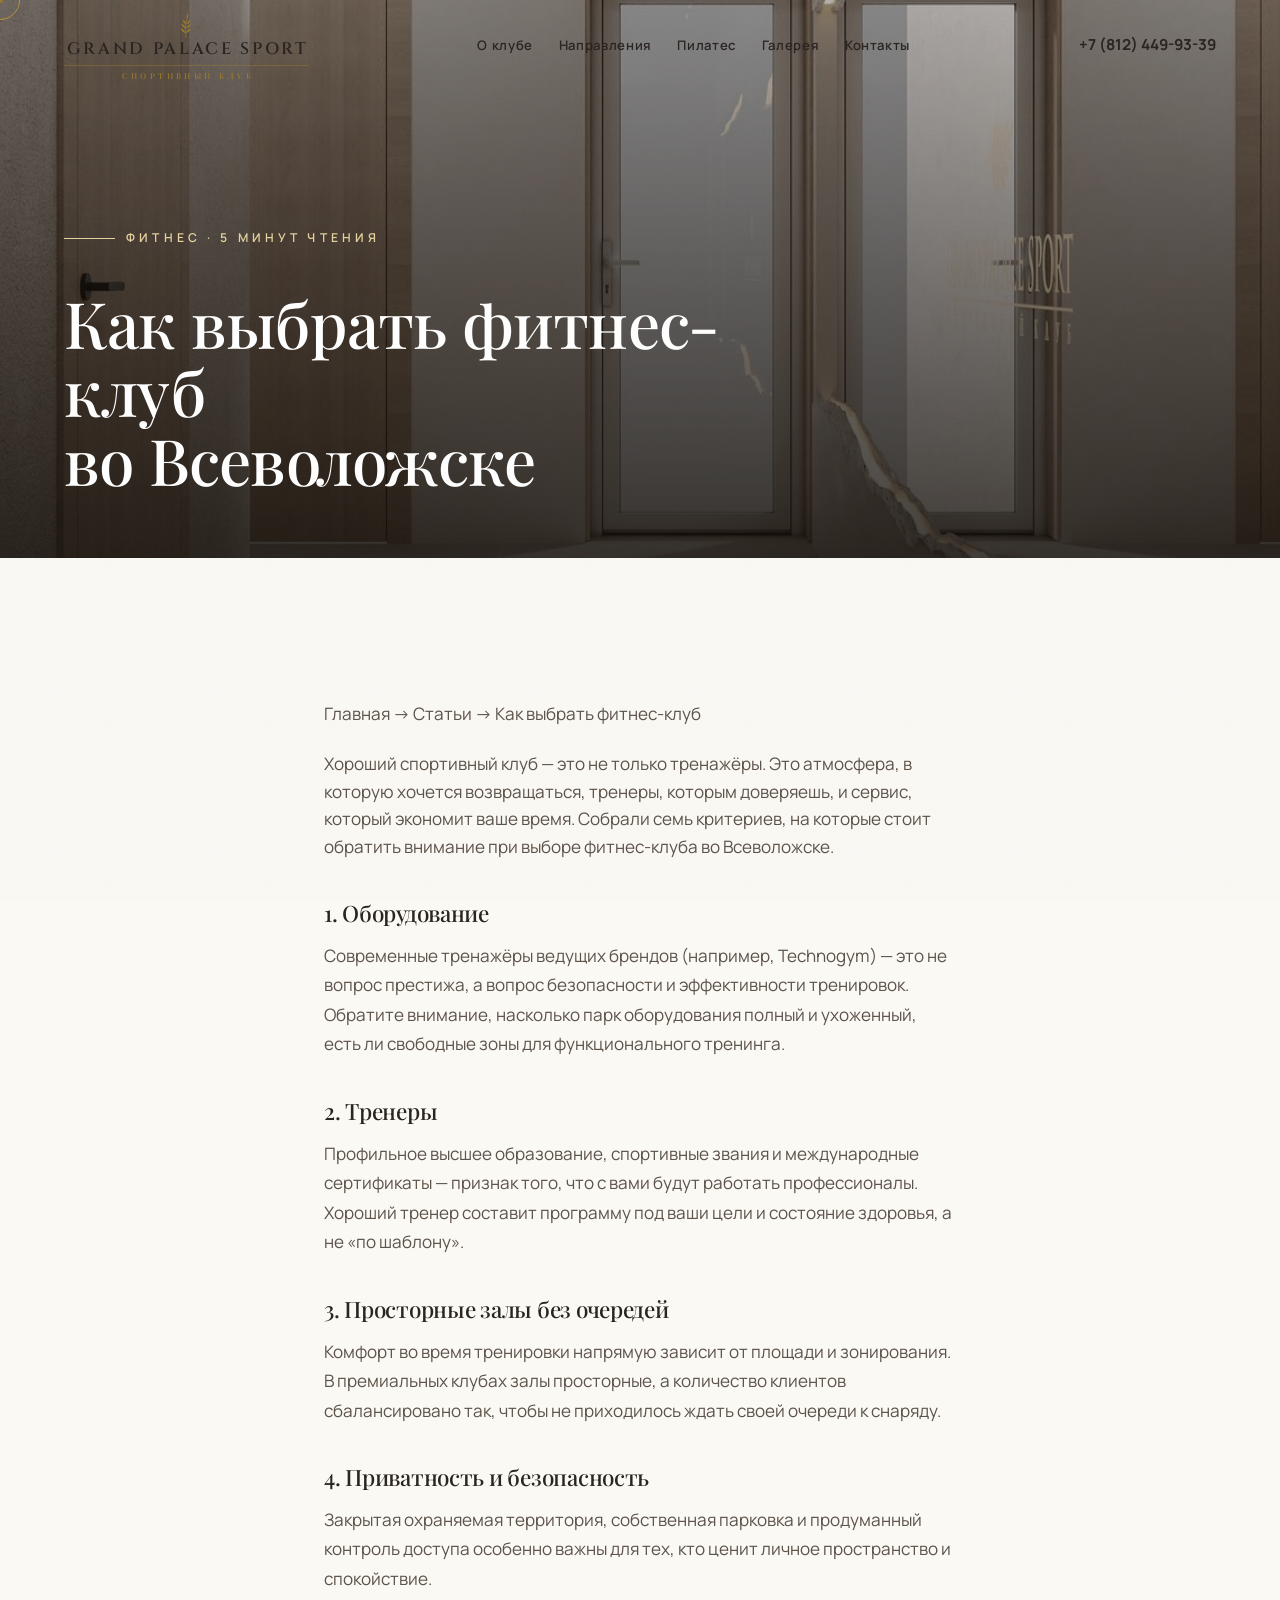
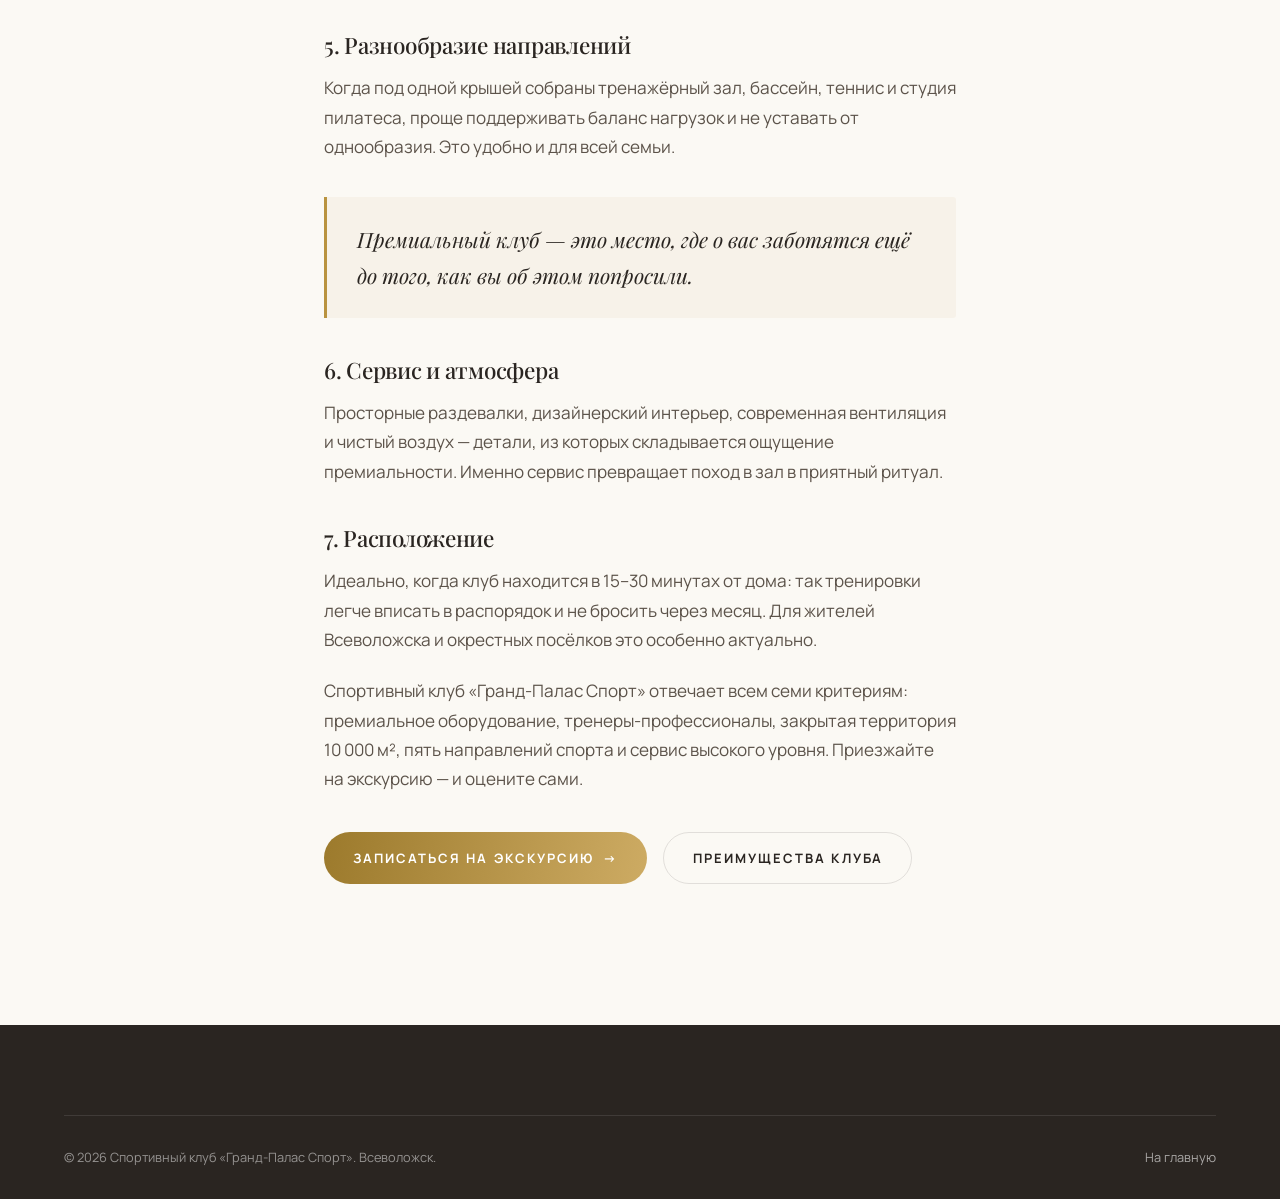
==== commit e5f1764e: "Фирменный логотип, расширенная анимация и выверенная компоновка - Логотип воссоздан точно по бренду:" ====
--- a/articles/kak-vybrat-fitnes-klub.html
+++ b/articles/kak-vybrat-fitnes-klub.html
@@ -10,7 +10,7 @@
 <link rel="icon" type="image/svg+xml" href="../assets/img/favicon.svg">
 <link rel="preconnect" href="https://fonts.googleapis.com">
 <link rel="preconnect" href="https://fonts.gstatic.com" crossorigin>
-<link href="https://fonts.googleapis.com/css2?family=Manrope:wght@400;500;600;700;800&family=Playfair+Display:ital,wght@0,400;0,500;0,600;1,400;1,500&display=swap" rel="stylesheet">
+<link href="https://fonts.googleapis.com/css2?family=Cinzel:wght@400;500;600&family=Manrope:wght@400;500;600;700;800&family=Playfair+Display:ital,wght@0,400;0,500;0,600;1,400;1,500&display=swap" rel="stylesheet">
 <link rel="stylesheet" href="../assets/css/style.css">
 <script type="application/ld+json">
 {"@context":"https://schema.org","@type":"Article","headline":"Как выбрать фитнес-клуб во Всеволожске","author":{"@type":"Organization","name":"Гранд-Палас Спорт"},"publisher":{"@type":"Organization","name":"Гранд-Палас Спорт"},"image":"https://gpsport.ru/assets/img/corridor.jpg","mainEntityOfPage":"https://gpsport.ru/articles/kak-vybrat-fitnes-klub.html"}
@@ -19,18 +19,16 @@
 <body class="loaded">
 
 <svg width="0" height="0" style="position:absolute" aria-hidden="true">
-  <symbol id="laurel" viewBox="0 0 60 76">
-    <path d="M30 74 V18" stroke="currentColor" stroke-width="1.6" stroke-linecap="round" fill="none"/>
+  <symbol id="sprig" viewBox="0 0 52 56">
+    <path d="M26 55 C 23.5 43 24.5 30 28.5 16" fill="none" stroke="currentColor" stroke-width="1.5" stroke-linecap="round"/>
     <g fill="currentColor">
-      <g transform="translate(30,60) rotate(-52)"><path d="M0 0 C-5 -4 -5 -12 0 -16 C5 -12 5 -4 0 0 Z"/></g>
-      <g transform="translate(30,60) rotate(52)"><path d="M0 0 C-5 -4 -5 -12 0 -16 C5 -12 5 -4 0 0 Z"/></g>
-      <g transform="translate(30,51) rotate(-49) scale(.95)"><path d="M0 0 C-5 -4 -5 -12 0 -16 C5 -12 5 -4 0 0 Z"/></g>
-      <g transform="translate(30,51) rotate(49) scale(.95)"><path d="M0 0 C-5 -4 -5 -12 0 -16 C5 -12 5 -4 0 0 Z"/></g>
-      <g transform="translate(30,42) rotate(-45) scale(.87)"><path d="M0 0 C-5 -4 -5 -12 0 -16 C5 -12 5 -4 0 0 Z"/></g>
-      <g transform="translate(30,42) rotate(45) scale(.87)"><path d="M0 0 C-5 -4 -5 -12 0 -16 C5 -12 5 -4 0 0 Z"/></g>
-      <g transform="translate(30,33) rotate(-40) scale(.77)"><path d="M0 0 C-5 -4 -5 -12 0 -16 C5 -12 5 -4 0 0 Z"/></g>
-      <g transform="translate(30,33) rotate(40) scale(.77)"><path d="M0 0 C-5 -4 -5 -12 0 -16 C5 -12 5 -4 0 0 Z"/></g>
-      <circle cx="30" cy="15" r="2.6"/>
+      <g transform="translate(24.6,46) rotate(-46)"><path d="M0 0 C 2.6 -3 2.6 -9.5 0 -13.5 C -2.6 -9.5 -2.6 -3 0 0 Z"/></g>
+      <g transform="translate(25.7,46) rotate(48)"><path d="M0 0 C 2.6 -3 2.6 -9.5 0 -13.5 C -2.6 -9.5 -2.6 -3 0 0 Z"/></g>
+      <g transform="translate(25.3,37) rotate(-42) scale(.94)"><path d="M0 0 C 2.6 -3 2.6 -9.5 0 -13.5 C -2.6 -9.5 -2.6 -3 0 0 Z"/></g>
+      <g transform="translate(26.7,37) rotate(44) scale(.94)"><path d="M0 0 C 2.6 -3 2.6 -9.5 0 -13.5 C -2.6 -9.5 -2.6 -3 0 0 Z"/></g>
+      <g transform="translate(26.6,28.5) rotate(-37) scale(.85)"><path d="M0 0 C 2.6 -3 2.6 -9.5 0 -13.5 C -2.6 -9.5 -2.6 -3 0 0 Z"/></g>
+      <g transform="translate(27.9,28.5) rotate(39) scale(.85)"><path d="M0 0 C 2.6 -3 2.6 -9.5 0 -13.5 C -2.6 -9.5 -2.6 -3 0 0 Z"/></g>
+      <g transform="translate(28.4,18) rotate(4) scale(.8)"><path d="M0 0 C 2.6 -3 2.6 -9.5 0 -13.5 C -2.6 -9.5 -2.6 -3 0 0 Z"/></g>
     </g>
   </symbol>
 </svg>
@@ -38,8 +36,10 @@
 <header class="header scrolled">
   <div class="container header__inner">
     <a href="../index.html" class="logo" aria-label="Гранд-Палас Спорт — на главную">
-      <svg class="logo__mark" viewBox="0 0 60 76" aria-hidden="true"><use href="#laurel"/></svg>
-      <span class="logo__text"><span class="logo__name">GRAND PALACE</span><span class="logo__sub">Спортивный клуб</span></span>
+      <svg class="logo__sprig" viewBox="0 0 52 56" aria-hidden="true"><use href="#sprig"/></svg>
+      <span class="logo__word">GRAND PALACE SPORT</span>
+      <span class="logo__line"></span>
+      <span class="logo__sub">Спортивный клуб</span>
     </a>
     <nav class="nav" aria-label="Навигация">
       <a href="../index.html#about">О клубе</a>
--- a/assets/css/style.css
+++ b/assets/css/style.css
@@ -1,6 +1,6 @@
 /* =========================================================
    GRAND PALACE SPORT — спортивный клуб, Всеволожск
-   Премиальная тема: белый + золото, лёгкая, статусная.
+   Премиальная тема: белый + золото. Лёгкая, статусная.
    ========================================================= */
 
 /* ---------- Tokens ---------- */
@@ -9,40 +9,43 @@
   --gold-deep:   #9c7a2c;
   --gold-soft:   #cdab63;
   --gold-light:  #e7d3a1;
-  --gold-glow:   rgba(185,147,63,.32);
-
-  --cream:       #f8f4ed;
-  --cream-2:     #f2ebe0;
-  --sand:        #ece4d6;
-  --sand-deep:   #ddd2bf;
+  --gold-pale:   #f1e6cd;
+  --gold-glow:   rgba(185,147,63,.30);
+
+  --cream:       #f7f2e9;
+  --sand:        #ece3d3;
+  --sand-deep:   #ddd1bd;
   --paper:       #fbf9f4;
 
   --ink:         #2a2521;
-  --ink-soft:    #5a524a;
-  --muted:       #8c8273;
+  --ink-soft:    #5c534a;
+  --muted:       #93897a;
   --line:        rgba(42,37,33,.12);
-  --line-gold:   rgba(185,147,63,.35);
+  --line-soft:   rgba(42,37,33,.07);
+  --line-gold:   rgba(185,147,63,.34);
 
   --white:       #ffffff;
 
   --shadow-sm:   0 4px 18px rgba(60,50,35,.08);
-  --shadow:      0 18px 50px -18px rgba(60,48,30,.30);
-  --shadow-lg:   0 40px 90px -30px rgba(50,40,25,.45);
+  --shadow:      0 22px 56px -20px rgba(60,48,30,.32);
+  --shadow-lg:   0 48px 100px -34px rgba(50,40,25,.5);
 
   --serif: "Playfair Display", "Times New Roman", Georgia, serif;
+  --logo-serif: "Cinzel", "Playfair Display", Georgia, serif;
   --sans:  "Manrope", -apple-system, "Segoe UI", Roboto, Helvetica, Arial, sans-serif;
 
-  --container: 1280px;
-  --gutter: clamp(20px, 5vw, 64px);
-  --radius: 4px;
+  --container: 1300px;
+  --gutter: clamp(20px, 5vw, 70px);
+  --radius: 3px;
   --ease: cubic-bezier(.22,.61,.36,1);
   --ease-out: cubic-bezier(.16,1,.3,1);
-
-  --header-h: 84px;
+  --ease-inout: cubic-bezier(.76,0,.24,1);
+
+  --header-h: 92px;
 }
 
 *,*::before,*::after{ box-sizing:border-box; }
-html{ -webkit-text-size-adjust:100%; scroll-behavior:smooth; }
+html{ -webkit-text-size-adjust:100%; scroll-behavior:smooth; scroll-padding-top:96px; }
 @media (prefers-reduced-motion: reduce){ html{ scroll-behavior:auto; } }
 
 body{
@@ -50,8 +53,8 @@
   font-family:var(--sans);
   color:var(--ink);
   background:var(--paper);
-  font-size:clamp(15px,1.05vw,17px);
-  line-height:1.7;
+  font-size:clamp(15px,1.04vw,17px);
+  line-height:1.72;
   font-weight:400;
   -webkit-font-smoothing:antialiased;
   text-rendering:optimizeLegibility;
@@ -63,145 +66,123 @@
 a{ color:inherit; text-decoration:none; }
 button{ font-family:inherit; cursor:pointer; }
 ul{ margin:0; padding:0; list-style:none; }
-
 ::selection{ background:var(--gold); color:#fff; }
 
+/* subtle film grain for premium depth */
+body::after{
+  content:""; position:fixed; inset:0; z-index:9000; pointer-events:none; opacity:.04; mix-blend-mode:multiply;
+  background-image:url("data:image/svg+xml,%3Csvg xmlns='http://www.w3.org/2000/svg' width='160' height='160'%3E%3Cfilter id='n'%3E%3CfeTurbulence type='fractalNoise' baseFrequency='.85' numOctaves='2'/%3E%3C/filter%3E%3Crect width='100%25' height='100%25' filter='url(%23n)'/%3E%3C/svg%3E");
+}
+@media (prefers-reduced-motion: reduce){ body::after{ display:none; } }
+
 /* ---------- Typography ---------- */
-h1,h2,h3,h4{
-  font-family:var(--serif);
-  font-weight:500;
-  line-height:1.08;
-  letter-spacing:-.01em;
-  margin:0;
-  color:var(--ink);
-}
-.h-display{ font-size:clamp(2.7rem,7.4vw,6.2rem); }
+h1,h2,h3,h4{ font-family:var(--serif); font-weight:500; line-height:1.07; letter-spacing:-.012em; margin:0; color:var(--ink); }
+.h-display{ font-size:clamp(2.9rem,7.6vw,6.6rem); line-height:1.02; }
 .h-1{ font-size:clamp(2.1rem,5vw,4rem); }
 .h-2{ font-size:clamp(1.7rem,3.4vw,2.75rem); }
-.h-3{ font-size:clamp(1.25rem,2vw,1.6rem); }
+.h-3{ font-size:clamp(1.3rem,2vw,1.7rem); }
 .serif-italic{ font-style:italic; }
 
 .eyebrow{
-  font-family:var(--sans);
-  font-size:.78rem;
-  font-weight:600;
-  letter-spacing:.32em;
-  text-transform:uppercase;
-  color:var(--gold-deep);
-  display:inline-flex;
-  align-items:center;
-  gap:.85em;
-}
-.eyebrow::before{
-  content:"";
-  width:clamp(24px,4vw,52px);
-  height:1px;
-  background:linear-gradient(90deg,var(--gold),transparent);
-}
-.eyebrow.center::before{ background:var(--gold); }
-
-.lead{ font-size:clamp(1.05rem,1.5vw,1.28rem); color:var(--ink-soft); line-height:1.6; }
+  font-family:var(--sans); font-size:.76rem; font-weight:600; letter-spacing:.34em; text-transform:uppercase;
+  color:var(--gold-deep); display:inline-flex; align-items:center; gap:.9em;
+}
+.eyebrow::before{ content:""; width:clamp(26px,4vw,54px); height:1px; background:var(--gold); transform-origin:left; transform:scaleX(0); transition:transform .9s var(--ease-out) .1s; }
+.eyebrow.in-view::before,[data-reveal].in-view .eyebrow::before,.in-view > .eyebrow::before{ transform:scaleX(1); }
+.section-head .eyebrow::before{ transform:scaleX(1); } /* fallback visible */
+.eyebrow.center{ justify-content:center; }
+
+.lead{ font-size:clamp(1.06rem,1.5vw,1.3rem); color:var(--ink-soft); line-height:1.62; }
 .text-gold{ color:var(--gold-deep); }
 .muted{ color:var(--muted); }
 
 .gold-gradient{
-  background:linear-gradient(100deg,var(--gold-deep) 0%,var(--gold-light) 45%,var(--gold) 70%,var(--gold-deep) 100%);
-  background-size:220% auto;
-  -webkit-background-clip:text;
-  background-clip:text;
-  color:transparent;
-  animation:shimmer 6s linear infinite;
-}
-@keyframes shimmer{ to{ background-position:220% center; } }
+  background:linear-gradient(100deg,var(--gold-deep) 0%,var(--gold-light) 42%,var(--gold-soft) 60%,var(--gold-deep) 100%);
+  background-size:240% auto; -webkit-background-clip:text; background-clip:text; color:transparent;
+  animation:shimmer 7s linear infinite;
+}
+@keyframes shimmer{ to{ background-position:240% center; } }
 
 /* ---------- Layout ---------- */
 .container{ width:100%; max-width:var(--container); margin-inline:auto; padding-inline:var(--gutter); }
-.section{ padding-block:clamp(72px,11vw,150px); position:relative; }
-.section--tight{ padding-block:clamp(48px,7vw,90px); }
-.section-head{ max-width:760px; margin-bottom:clamp(40px,5vw,68px); }
+.section{ padding-block:clamp(76px,11vw,156px); position:relative; }
+.section--tight{ padding-block:clamp(52px,7vw,92px); }
+.section-head{ max-width:720px; margin-bottom:clamp(44px,5.5vw,76px); }
 .section-head.center{ margin-inline:auto; text-align:center; }
-.section-head .eyebrow{ margin-bottom:1.1rem; }
-.section-head p{ margin:1.1rem 0 0; }
+.section-head .eyebrow{ margin-bottom:1.3rem; }
+.section-head h2{ margin:0; }
+.section-head p{ margin:1.3rem 0 0; }
 
 .bg-cream{ background:var(--cream); }
-.bg-sand{ background:linear-gradient(180deg,var(--cream) 0%,var(--sand) 100%); }
+.bg-sand{ background:linear-gradient(170deg,var(--cream) 0%,var(--sand) 100%); }
 .bg-ink{ background:var(--ink); color:var(--cream); }
 .bg-ink h1,.bg-ink h2,.bg-ink h3{ color:var(--paper); }
+
+/* decorative gold hairline between blocks */
+.rule{ width:100%; height:1px; background:linear-gradient(90deg,transparent,var(--line-gold),transparent); transform:scaleX(0); transition:transform 1.2s var(--ease-out); transform-origin:center; }
+.rule.in-view{ transform:scaleX(1); }
+
+/* ---------- Scroll progress ---------- */
+.scroll-progress{ position:fixed; top:0; left:0; height:3px; width:0; z-index:1200;
+  background:linear-gradient(90deg,var(--gold-deep),var(--gold-light)); box-shadow:0 0 12px var(--gold-glow); }
 
 /* ---------- Buttons ---------- */
 .btn{
   --bg:var(--ink); --fg:#fff;
-  position:relative;
-  display:inline-flex; align-items:center; gap:.7em;
-  padding:1.05em 2.1em;
-  font-size:.82rem; font-weight:700;
-  letter-spacing:.16em; text-transform:uppercase;
-  color:var(--fg); background:var(--bg);
-  border:1px solid var(--bg);
-  border-radius:50px;
-  overflow:hidden;
-  transition:color .5s var(--ease), border-color .5s var(--ease), transform .4s var(--ease);
-  isolation:isolate;
-}
-.btn::before{
-  content:""; position:absolute; inset:0; z-index:-1;
-  background:linear-gradient(100deg,var(--gold-deep),var(--gold-soft));
-  transform:translateY(101%);
-  transition:transform .5s var(--ease);
-}
-.btn:hover{ color:#fff; border-color:var(--gold-deep); transform:translateY(-2px); }
+  position:relative; display:inline-flex; align-items:center; gap:.7em;
+  padding:1.08em 2.2em; font-size:.81rem; font-weight:700; letter-spacing:.16em; text-transform:uppercase;
+  color:var(--fg); background:var(--bg); border:1px solid var(--bg); border-radius:50px; overflow:hidden;
+  transition:color .5s var(--ease), border-color .5s var(--ease); isolation:isolate; will-change:transform;
+}
+.btn::before{ content:""; position:absolute; inset:0; z-index:-1; background:linear-gradient(100deg,var(--gold-deep),var(--gold-soft));
+  transform:translateY(101%); transition:transform .55s var(--ease); }
+.btn:hover{ color:#fff; border-color:var(--gold-deep); }
 .btn:hover::before{ transform:translateY(0); }
 .btn .ico{ transition:transform .4s var(--ease); }
-.btn:hover .ico{ transform:translateX(4px); }
-
+.btn:hover .ico{ transform:translateX(5px); }
 .btn--gold{ --bg:linear-gradient(100deg,var(--gold-deep),var(--gold-soft)); --fg:#fff; border-color:transparent; }
 .btn--gold::before{ background:var(--ink); }
 .btn--ghost{ --bg:transparent; --fg:var(--ink); border-color:var(--line); }
 .btn--ghost:hover{ color:#fff; }
-.btn--light{ --bg:transparent; --fg:var(--cream); border-color:rgba(255,255,255,.4); }
+.btn--light{ --bg:transparent; --fg:var(--cream); border-color:rgba(255,255,255,.45); }
 .btn--sm{ padding:.8em 1.5em; font-size:.74rem; }
 
-.textlink{
-  display:inline-flex; align-items:center; gap:.6em;
-  font-weight:600; letter-spacing:.04em; color:var(--gold-deep);
-  position:relative;
-}
-.textlink::after{
-  content:""; position:absolute; left:0; bottom:-3px; height:1px; width:100%;
-  background:var(--gold); transform:scaleX(0); transform-origin:right;
-  transition:transform .45s var(--ease);
-}
+.textlink{ display:inline-flex; align-items:center; gap:.6em; font-weight:600; letter-spacing:.04em; color:var(--gold-deep); position:relative; }
+.textlink::after{ content:""; position:absolute; left:0; bottom:-3px; height:1px; width:100%; background:var(--gold);
+  transform:scaleX(0); transform-origin:right; transition:transform .45s var(--ease); }
 .textlink:hover::after{ transform:scaleX(1); transform-origin:left; }
 .textlink .ico{ transition:transform .4s var(--ease); }
 .textlink:hover .ico{ transform:translateX(5px); }
 
 /* =========================================================
+   Logo (faithful brand lockup — Cinzel + olive sprig)
+   ========================================================= */
+.logo{ display:inline-flex; flex-direction:column; align-items:center; gap:.18rem; color:var(--ink); flex-shrink:0; z-index:2; line-height:1; }
+.logo__sprig{ width:26px; height:28px; color:var(--gold-deep); transition:transform .7s var(--ease); }
+.logo:hover .logo__sprig{ transform:translateY(-2px) rotate(-4deg); }
+.logo__word{ font-family:var(--logo-serif); font-weight:600; font-size:1.04rem; letter-spacing:.16em; text-indent:.16em; white-space:nowrap; }
+.logo__line{ width:100%; height:1px; background:currentColor; opacity:.5; margin:.28rem 0; }
+.logo__sub{ font-family:var(--logo-serif); font-weight:500; font-size:.5rem; letter-spacing:.42em; text-indent:.42em; text-transform:uppercase; color:var(--gold-deep); white-space:nowrap; }
+.logo--lg .logo__sprig{ width:42px; height:46px; }
+.logo--lg .logo__word{ font-size:1.7rem; }
+.logo--lg .logo__sub{ font-size:.72rem; }
+@media (max-width:520px){ .logo__word{ font-size:.92rem; letter-spacing:.12em; } .logo__sprig{ width:22px; height:24px; } }
+
+/* =========================================================
    Preloader
    ========================================================= */
-.preloader{
-  position:fixed; inset:0; z-index:9999;
-  display:grid; place-items:center;
-  background:var(--paper);
-  transition:opacity .7s ease, visibility .7s ease;
-}
+.preloader{ position:fixed; inset:0; z-index:9999; display:grid; place-items:center; background:var(--paper);
+  transition:opacity .8s var(--ease), visibility .8s var(--ease); }
 .preloader__inner{ text-align:center; }
-.preloader__logo{ width:clamp(120px,18vw,180px); margin-inline:auto; color:var(--gold-deep); }
-.preloader__logo path,.preloader__logo line{
-  stroke:var(--gold-deep); stroke-width:1.4; fill:none;
-  stroke-dasharray:1; stroke-dashoffset:1;
-  animation:draw 1.5s var(--ease-out) forwards;
-}
-.preloader__name{
-  margin-top:1.1rem;
-  font-family:var(--serif); letter-spacing:.34em;
-  font-size:.9rem; text-transform:uppercase; color:var(--ink);
-  opacity:0; animation:fadeUp .8s .7s forwards;
-}
-.preloader__bar{
-  margin:1.4rem auto 0; width:140px; height:2px;
-  background:var(--sand-deep); border-radius:2px; overflow:hidden;
-}
-.preloader__bar i{ display:block; height:100%; width:0; background:linear-gradient(90deg,var(--gold-deep),var(--gold-light)); animation:load 1.6s var(--ease) forwards; }
+.preloader__logo{ width:clamp(46px,7vw,62px); margin-inline:auto; color:var(--gold-deep); }
+.preloader__logo path,.preloader__logo line{ stroke:var(--gold-deep); stroke-width:1.4; fill:none; stroke-linecap:round;
+  stroke-dasharray:1; stroke-dashoffset:1; animation:draw 1.4s var(--ease-out) forwards; }
+.preloader__name{ margin-top:1.3rem; font-family:var(--logo-serif); letter-spacing:.34em; text-indent:.34em; font-size:.92rem;
+  text-transform:uppercase; color:var(--ink); opacity:0; animation:fadeUp .8s .55s forwards; }
+.preloader__sub{ margin-top:.5rem; font-size:.56rem; letter-spacing:.5em; text-indent:.5em; text-transform:uppercase; color:var(--gold-deep); opacity:0; animation:fadeUp .8s .7s forwards; }
+.preloader__bar{ margin:1.6rem auto 0; width:150px; height:2px; background:var(--sand-deep); border-radius:2px; overflow:hidden; position:relative; }
+.preloader__bar i{ position:absolute; inset:0; width:0; background:linear-gradient(90deg,var(--gold-deep),var(--gold-light)); animation:load 1.5s var(--ease) forwards; }
+.preloader__pct{ margin-top:.7rem; font-size:.72rem; letter-spacing:.2em; color:var(--muted); }
 @keyframes draw{ to{ stroke-dashoffset:0; } }
 @keyframes load{ to{ width:100%; } }
 body.loaded .preloader{ opacity:0; visibility:hidden; }
@@ -209,320 +190,280 @@
 /* =========================================================
    Custom cursor
    ========================================================= */
-.cursor,.cursor-dot{ position:fixed; top:0; left:0; pointer-events:none; z-index:9998; border-radius:50%;
-  mix-blend-mode:normal; will-change:transform; }
-.cursor{ width:38px; height:38px; border:1px solid var(--gold); transform:translate(-50%,-50%);
-  transition:width .3s var(--ease),height .3s var(--ease),background .3s var(--ease),border-color .3s var(--ease),opacity .3s; }
-.cursor-dot{ width:6px; height:6px; background:var(--gold-deep); transform:translate(-50%,-50%); }
-.cursor.is-hover{ width:64px; height:64px; background:var(--gold-glow); border-color:transparent; }
+.cursor,.cursor-dot{ position:fixed; top:0; left:0; pointer-events:none; z-index:9998; border-radius:50%; will-change:transform; }
+.cursor{ width:40px; height:40px; border:1px solid var(--gold); transform:translate(-50%,-50%);
+  display:grid; place-items:center; transition:width .35s var(--ease),height .35s var(--ease),background .35s var(--ease),border-color .35s var(--ease); }
+.cursor-dot{ width:5px; height:5px; background:var(--gold-deep); transform:translate(-50%,-50%); transition:opacity .3s; }
+.cursor__label{ font-family:var(--sans); font-size:.56rem; font-weight:700; letter-spacing:.16em; text-transform:uppercase; color:#fff; opacity:0; transform:scale(.6); transition:.3s var(--ease); }
+.cursor.is-hover{ width:62px; height:62px; background:var(--gold-glow); border-color:transparent; }
 .cursor.is-hover ~ .cursor-dot{ opacity:0; }
-.cursor.is-down{ width:30px; height:30px; }
-body.has-cursor{ cursor:none; }
-body.has-cursor a,body.has-cursor button{ cursor:none; }
-@media (hover:none),(pointer:coarse){ .cursor,.cursor-dot{ display:none; } }
+.cursor.is-view{ width:96px; height:96px; background:rgba(156,122,44,.92); border-color:transparent; }
+.cursor.is-view .cursor__label{ opacity:1; transform:scale(1); }
+.cursor.is-view ~ .cursor-dot{ opacity:0; }
+.cursor.is-down{ transform:translate(-50%,-50%) scale(.82); }
+body.has-cursor,body.has-cursor a,body.has-cursor button{ cursor:none; }
+@media (hover:none),(pointer:coarse){ .cursor,.cursor-dot{ display:none!important; } }
 
 /* =========================================================
    Header
    ========================================================= */
-.header{
-  position:fixed; inset:0 0 auto 0; z-index:1000;
-  height:var(--header-h);
-  display:flex; align-items:center;
-  transition:background .5s var(--ease), height .4s var(--ease), box-shadow .4s var(--ease), border-color .4s;
-  border-bottom:1px solid transparent;
-}
+.header{ position:fixed; inset:0 0 auto 0; z-index:1000; height:var(--header-h); display:flex; align-items:center;
+  transition:background .5s var(--ease), height .45s var(--ease), box-shadow .45s var(--ease), border-color .45s; border-bottom:1px solid transparent; }
 .header__inner{ display:flex; align-items:center; justify-content:space-between; gap:2rem; width:100%; }
-.header.scrolled{
-  background:rgba(251,249,244,.86);
-  backdrop-filter:saturate(140%) blur(14px);
-  -webkit-backdrop-filter:saturate(140%) blur(14px);
-  height:70px; box-shadow:var(--shadow-sm);
-  border-color:var(--line);
-}
-
-.logo{ display:flex; align-items:center; gap:.7rem; color:var(--ink); flex-shrink:0; z-index:2; }
-.logo__mark{ width:34px; height:42px; color:var(--gold-deep); flex-shrink:0; transition:transform .6s var(--ease); }
-.logo:hover .logo__mark{ transform:rotate(-6deg) scale(1.05); }
-.logo__text{ display:flex; flex-direction:column; line-height:1; }
-.logo__name{ font-family:var(--serif); font-size:1.02rem; letter-spacing:.18em; font-weight:600; white-space:nowrap; }
-.logo__sub{ font-size:.52rem; letter-spacing:.42em; text-transform:uppercase; color:var(--gold-deep); margin-top:.32em; }
+.header.scrolled{ background:rgba(251,249,244,.85); backdrop-filter:saturate(150%) blur(16px); -webkit-backdrop-filter:saturate(150%) blur(16px);
+  height:72px; box-shadow:var(--shadow-sm); border-color:var(--line-soft); }
+
+.header .logo__line{ background:var(--gold-deep); opacity:.45; }
 .header:not(.scrolled) .logo.on-dark{ color:#fff; }
-.header:not(.scrolled) .logo.on-dark .logo__mark{ color:var(--gold-light); }
-
-.nav{ display:flex; align-items:center; gap:clamp(1rem,2vw,2.1rem); }
-.nav a{ position:relative; font-size:.84rem; font-weight:600; letter-spacing:.04em; padding:.4em 0; color:inherit; }
+.header:not(.scrolled) .logo.on-dark .logo__sprig{ color:var(--gold-light); }
+.header:not(.scrolled) .logo.on-dark .logo__sub{ color:var(--gold-light); }
+.header:not(.scrolled) .logo.on-dark .logo__line{ background:#fff; }
+
+.nav{ display:flex; align-items:center; gap:clamp(1rem,2vw,2.2rem); }
+.nav a{ position:relative; font-size:.82rem; font-weight:600; letter-spacing:.05em; padding:.5em 0; color:inherit; }
 .nav a::after{ content:""; position:absolute; left:0; bottom:0; height:1.5px; width:100%; background:var(--gold);
   transform:scaleX(0); transform-origin:right; transition:transform .4s var(--ease); }
 .nav a:hover::after,.nav a.active::after{ transform:scaleX(1); transform-origin:left; }
 .header:not(.scrolled) .nav.on-dark a{ color:rgba(255,255,255,.92); }
 
-.header__actions{ display:flex; align-items:center; gap:1.2rem; }
-.header__phone{ display:flex; align-items:center; gap:.55rem; font-weight:700; font-size:.95rem; letter-spacing:.02em; white-space:nowrap; }
+.header__actions{ display:flex; align-items:center; gap:1.3rem; }
+.header__phone{ display:flex; align-items:center; gap:.55rem; font-weight:700; font-size:.95rem; white-space:nowrap; }
 .header__phone .ico{ color:var(--gold-deep); }
 .header:not(.scrolled) .header__phone.on-dark{ color:#fff; }
-
-.burger{ display:none; width:46px; height:46px; border:1px solid var(--line); border-radius:50%;
-  background:transparent; position:relative; z-index:1002; flex-shrink:0; }
-.burger span{ position:absolute; left:50%; top:50%; width:18px; height:1.6px; background:var(--ink);
-  transform:translate(-50%,-50%); transition:.4s var(--ease); }
-.burger span:nth-child(1){ margin-top:-4px; }
-.burger span:nth-child(2){ margin-top:4px; }
-.header:not(.scrolled) .burger.on-dark{ border-color:rgba(255,255,255,.4); }
+.header:not(.scrolled) .header__phone.on-dark .ico{ color:var(--gold-light); }
+
+.burger{ display:none; width:48px; height:48px; border:1px solid var(--line); border-radius:50%; background:transparent; position:relative; z-index:1002; flex-shrink:0; }
+.burger span{ position:absolute; left:50%; top:50%; width:19px; height:1.6px; background:var(--ink); transform:translate(-50%,-50%); transition:.4s var(--ease); }
+.burger span:nth-child(1){ margin-top:-4px; } .burger span:nth-child(2){ margin-top:4px; }
+.header:not(.scrolled) .burger.on-dark{ border-color:rgba(255,255,255,.45); }
 .header:not(.scrolled) .burger.on-dark span{ background:#fff; }
 body.menu-open .burger span:nth-child(1){ margin-top:0; transform:translate(-50%,-50%) rotate(45deg); background:var(--ink); }
 body.menu-open .burger span:nth-child(2){ margin-top:0; transform:translate(-50%,-50%) rotate(-45deg); background:var(--ink); }
 body.menu-open .burger{ border-color:var(--line)!important; }
 
 /* Mobile menu */
-.mobile-menu{
-  position:fixed; inset:0; z-index:1001;
-  background:var(--paper);
-  display:flex; flex-direction:column; justify-content:center;
-  padding:var(--header-h) var(--gutter) 2rem;
-  clip-path:circle(0% at calc(100% - 46px) 46px);
-  transition:clip-path .7s var(--ease);
-  visibility:hidden;
-}
-body.menu-open .mobile-menu{ clip-path:circle(150% at calc(100% - 46px) 46px); visibility:visible; }
-.mobile-menu__nav{ display:flex; flex-direction:column; gap:.2rem; }
-.mobile-menu__nav a{
-  font-family:var(--serif); font-size:clamp(1.8rem,8vw,2.6rem); padding:.18em 0;
-  opacity:0; transform:translateY(20px); transition:opacity .5s var(--ease),transform .5s var(--ease);
-  border-bottom:1px solid var(--line);
-}
-.mobile-menu__nav a .idx{ font-family:var(--sans); font-size:.7rem; color:var(--gold-deep); vertical-align:super; margin-right:.6em; letter-spacing:.1em; }
+.mobile-menu{ position:fixed; inset:0; z-index:1001; background:var(--paper); display:flex; flex-direction:column; justify-content:center;
+  padding:var(--header-h) var(--gutter) 2rem; clip-path:circle(0% at calc(100% - 48px) 48px); transition:clip-path .8s var(--ease-inout); visibility:hidden; }
+body.menu-open .mobile-menu{ clip-path:circle(160% at calc(100% - 48px) 48px); visibility:visible; }
+.mobile-menu__nav{ display:flex; flex-direction:column; }
+.mobile-menu__nav a{ font-family:var(--serif); font-size:clamp(1.9rem,8vw,2.7rem); padding:.2em 0; border-bottom:1px solid var(--line-soft);
+  opacity:0; transform:translateY(24px); transition:opacity .5s var(--ease),transform .5s var(--ease); }
+.mobile-menu__nav a .idx{ font-family:var(--sans); font-size:.66rem; color:var(--gold-deep); vertical-align:super; margin-right:.7em; letter-spacing:.1em; }
 body.menu-open .mobile-menu__nav a{ opacity:1; transform:none; }
-body.menu-open .mobile-menu__nav a:nth-child(1){ transition-delay:.18s; }
-body.menu-open .mobile-menu__nav a:nth-child(2){ transition-delay:.24s; }
-body.menu-open .mobile-menu__nav a:nth-child(3){ transition-delay:.30s; }
-body.menu-open .mobile-menu__nav a:nth-child(4){ transition-delay:.36s; }
-body.menu-open .mobile-menu__nav a:nth-child(5){ transition-delay:.42s; }
-body.menu-open .mobile-menu__nav a:nth-child(6){ transition-delay:.48s; }
-body.menu-open .mobile-menu__nav a:nth-child(7){ transition-delay:.54s; }
-.mobile-menu__foot{ margin-top:2.4rem; display:flex; flex-direction:column; gap:1rem;
-  opacity:0; transition:opacity .6s .55s; }
+body.menu-open .mobile-menu__nav a:nth-child(1){ transition-delay:.2s; }
+body.menu-open .mobile-menu__nav a:nth-child(2){ transition-delay:.26s; }
+body.menu-open .mobile-menu__nav a:nth-child(3){ transition-delay:.32s; }
+body.menu-open .mobile-menu__nav a:nth-child(4){ transition-delay:.38s; }
+body.menu-open .mobile-menu__nav a:nth-child(5){ transition-delay:.44s; }
+body.menu-open .mobile-menu__nav a:nth-child(6){ transition-delay:.5s; }
+body.menu-open .mobile-menu__nav a:nth-child(7){ transition-delay:.56s; }
+.mobile-menu__foot{ margin-top:2.6rem; display:flex; flex-direction:column; gap:1rem; opacity:0; transition:opacity .6s .6s; }
 body.menu-open .mobile-menu__foot{ opacity:1; }
-.mobile-menu__foot .phones a{ display:block; font-weight:700; font-size:1.1rem; }
+.mobile-menu__foot .phones a{ display:block; font-weight:700; font-size:1.15rem; }
 
 /* =========================================================
    Hero
    ========================================================= */
 .hero{ position:relative; min-height:100svh; display:flex; align-items:flex-end; overflow:hidden; color:#fff; }
 .hero__slides{ position:absolute; inset:0; z-index:0; }
-.hero__slide{ position:absolute; inset:0; opacity:0; transition:opacity 1.6s ease; }
+.hero__slide{ position:absolute; inset:0; opacity:0; transition:opacity 1.7s ease; }
 .hero__slide.active{ opacity:1; }
 .hero__slide img{ width:100%; height:100%; object-fit:cover; transform:scale(1.12); }
 .hero__slide.active img{ animation:kenburns 8s linear forwards; }
-@keyframes kenburns{ from{ transform:scale(1.12) translate(0,0); } to{ transform:scale(1.24) translate(-1.5%,-1.5%); } }
-.hero::after{ content:""; position:absolute; inset:0; z-index:1;
-  background:linear-gradient(180deg,rgba(20,16,12,.5) 0%,rgba(20,16,12,.12) 35%,rgba(20,16,12,.5) 100%); }
-.hero::before{ content:""; position:absolute; inset:0; z-index:1; pointer-events:none;
-  background:radial-gradient(120% 90% at 50% 10%,transparent 55%,rgba(20,15,10,.55) 100%); }
-
-.hero__content{ position:relative; z-index:2; width:100%; padding-bottom:clamp(56px,9vw,120px); }
-.hero__eyebrow{ color:var(--gold-light); margin-bottom:1.4rem; }
-.hero__eyebrow::before{ background:linear-gradient(90deg,var(--gold-light),transparent); }
-.hero h1{ color:#fff; max-width:16ch; text-shadow:0 2px 40px rgba(0,0,0,.3); }
-.hero h1 .ln{ display:block; overflow:hidden; }
-.hero h1 .ln > span{ display:block; transform:translateY(110%); transition:transform 1s var(--ease-out); }
+@keyframes kenburns{ from{ transform:scale(1.12) translate(0,0); } to{ transform:scale(1.26) translate(-1.8%,-1.8%); } }
+.hero::after{ content:""; position:absolute; inset:0; z-index:1; background:linear-gradient(180deg,rgba(20,16,12,.55) 0%,rgba(20,16,12,.1) 32%,rgba(20,16,12,.62) 100%); }
+.hero::before{ content:""; position:absolute; inset:0; z-index:1; pointer-events:none; background:radial-gradient(125% 95% at 50% 8%,transparent 52%,rgba(18,13,8,.6) 100%); }
+
+.hero__content{ position:relative; z-index:2; width:100%; padding-bottom:clamp(72px,11vw,140px); will-change:transform; }
+.hero__eyebrow{ color:var(--gold-light); margin-bottom:1.5rem; }
+.hero__eyebrow::before{ background:var(--gold-light); transform:scaleX(1); }
+.hero h1{ color:#fff; max-width:15ch; text-shadow:0 2px 50px rgba(0,0,0,.3); }
+.hero h1 .ln{ display:block; overflow:hidden; padding-bottom:.04em; }
+.hero h1 .ln > span{ display:block; transform:translateY(112%); transition:transform 1.05s var(--ease-out); }
 .loaded .hero h1 .ln > span{ transform:translateY(0); }
-.loaded .hero h1 .ln:nth-child(2) > span{ transition-delay:.12s; }
-.loaded .hero h1 .ln:nth-child(3) > span{ transition-delay:.24s; }
-.hero__sub{ margin-top:1.6rem; max-width:46ch; color:rgba(255,255,255,.9); font-size:clamp(1rem,1.4vw,1.2rem);
-  opacity:0; transform:translateY(20px); transition:.9s .5s var(--ease-out); }
+.loaded .hero h1 .ln:nth-child(1) > span{ transition-delay:.45s; }
+.loaded .hero h1 .ln:nth-child(2) > span{ transition-delay:.57s; }
+.loaded .hero h1 .ln:nth-child(3) > span{ transition-delay:.69s; }
+.hero__sub{ margin-top:1.8rem; max-width:46ch; color:rgba(255,255,255,.9); font-size:clamp(1.02rem,1.4vw,1.22rem);
+  opacity:0; transform:translateY(22px); transition:.9s .9s var(--ease-out); }
 .loaded .hero__sub{ opacity:1; transform:none; }
-.hero__cta{ margin-top:2.2rem; display:flex; gap:1rem; flex-wrap:wrap;
-  opacity:0; transform:translateY(20px); transition:.9s .68s var(--ease-out); }
+.hero__cta{ margin-top:2.4rem; display:flex; gap:1rem; flex-wrap:wrap; opacity:0; transform:translateY(22px); transition:.9s 1.04s var(--ease-out); }
 .loaded .hero__cta{ opacity:1; transform:none; }
 
-.hero__meta{ position:absolute; z-index:2; right:var(--gutter); bottom:clamp(56px,9vw,120px);
-  display:flex; flex-direction:column; align-items:flex-end; gap:.6rem; text-align:right;
-  opacity:0; transition:.9s .9s; }
-.loaded .hero__meta{ opacity:1; }
-.hero__meta .num{ font-family:var(--serif); font-size:2rem; color:var(--gold-light); line-height:1; }
-.hero__meta small{ font-size:.7rem; letter-spacing:.2em; text-transform:uppercase; color:rgba(255,255,255,.7); }
+.hero__meta{ position:absolute; z-index:2; right:var(--gutter); bottom:clamp(72px,11vw,140px); display:flex; flex-direction:column; align-items:flex-end; gap:.5rem; text-align:right;
+  opacity:0; transform:translateY(16px); transition:.9s 1.2s; }
+.loaded .hero__meta{ opacity:1; transform:none; }
+.hero__meta .num{ font-family:var(--serif); font-size:2.1rem; color:var(--gold-light); line-height:1; }
+.hero__meta small{ font-size:.68rem; letter-spacing:.22em; text-transform:uppercase; color:rgba(255,255,255,.72); }
 @media (max-width:860px){ .hero__meta{ display:none; } }
 
-.hero__dots{ position:absolute; left:var(--gutter); bottom:clamp(20px,4vw,40px); z-index:3; display:flex; gap:.6rem; }
-.hero__dots button{ width:30px; height:3px; border:none; background:rgba(255,255,255,.35); border-radius:2px; overflow:hidden; position:relative; }
-.hero__dots button.active{ background:rgba(255,255,255,.3); }
-.hero__dots button.active::after{ content:""; position:absolute; inset:0; background:var(--gold-light); transform-origin:left;
-  animation:dotfill 6s linear forwards; }
+.hero__dots{ position:absolute; left:var(--gutter); bottom:clamp(22px,4vw,42px); z-index:3; display:flex; gap:.6rem; }
+.hero__dots button{ width:34px; height:3px; border:none; background:rgba(255,255,255,.3); border-radius:2px; overflow:hidden; position:relative; padding:0; }
+.hero__dots button.active::after{ content:""; position:absolute; inset:0; background:var(--gold-light); transform-origin:left; animation:dotfill 6s linear forwards; }
 @keyframes dotfill{ from{ transform:scaleX(0); } to{ transform:scaleX(1); } }
 
-.scroll-hint{ position:absolute; left:50%; bottom:clamp(18px,3vw,34px); transform:translateX(-50%); z-index:3;
-  display:flex; flex-direction:column; align-items:center; gap:.5rem; color:rgba(255,255,255,.7);
-  font-size:.62rem; letter-spacing:.28em; text-transform:uppercase; }
-.scroll-hint .line{ width:1px; height:46px; background:linear-gradient(180deg,var(--gold-light),transparent); position:relative; overflow:hidden; }
-.scroll-hint .line::after{ content:""; position:absolute; top:-50%; left:0; width:100%; height:50%;
-  background:#fff; animation:scrollMove 2s var(--ease) infinite; }
+.scroll-hint{ position:absolute; left:50%; bottom:clamp(20px,3vw,36px); transform:translateX(-50%); z-index:3; display:flex; flex-direction:column; align-items:center; gap:.5rem;
+  color:rgba(255,255,255,.72); font-size:.6rem; letter-spacing:.3em; text-transform:uppercase; }
+.scroll-hint .line{ width:1px; height:48px; background:linear-gradient(180deg,var(--gold-light),transparent); position:relative; overflow:hidden; }
+.scroll-hint .line::after{ content:""; position:absolute; top:-50%; left:0; width:100%; height:50%; background:#fff; animation:scrollMove 2s var(--ease) infinite; }
 @keyframes scrollMove{ to{ top:100%; } }
 @media (max-width:860px){ .scroll-hint{ display:none; } }
 
 /* =========================================================
    Marquee
    ========================================================= */
-.marquee{ overflow:hidden; border-block:1px solid var(--line-gold); background:var(--paper); padding-block:1.1rem; }
-.marquee__track{ display:flex; width:max-content; animation:marquee 32s linear infinite; }
+.marquee{ overflow:hidden; border-block:1px solid var(--line-gold); background:var(--paper); padding-block:1.15rem; }
+.marquee__track{ display:flex; width:max-content; animation:marquee 34s linear infinite; }
 .marquee:hover .marquee__track{ animation-play-state:paused; }
-.marquee__track span{ display:inline-flex; align-items:center; gap:1.2rem; padding-inline:1.6rem;
-  font-family:var(--serif); font-size:clamp(1.1rem,2.4vw,1.7rem); color:var(--ink); white-space:nowrap; }
-.marquee__track span::after{ content:"✦"; color:var(--gold); font-size:.7em; }
+.marquee__track span{ display:inline-flex; align-items:center; gap:1.3rem; padding-inline:1.7rem; font-family:var(--serif); font-size:clamp(1.15rem,2.4vw,1.8rem); color:var(--ink); white-space:nowrap; }
+.marquee__track span::after{ content:"✦"; color:var(--gold); font-size:.64em; }
 @keyframes marquee{ to{ transform:translateX(-50%); } }
 
 /* =========================================================
-   Intro / about split
-   ========================================================= */
-.split{ display:grid; grid-template-columns:1.05fr 1fr; gap:clamp(32px,5vw,80px); align-items:center; }
-.split--rev{ grid-template-columns:1fr 1.05fr; }
-@media (max-width:900px){ .split,.split--rev{ grid-template-columns:1fr; gap:36px; } }
+   Reveal-image curtain wrapper
+   ========================================================= */
+.reveal-img{ position:relative; overflow:hidden; border-radius:var(--radius); }
+.reveal-img img{ width:100%; transform:scale(1.16); transition:transform 1.5s var(--ease-out); }
+.reveal-img::after{ content:""; position:absolute; inset:0; z-index:2; background:linear-gradient(120deg,var(--gold-deep),var(--gold-soft)); transform:scaleX(1); transform-origin:right; transition:transform 1.05s var(--ease-inout); }
+.reveal-img.in-view img{ transform:scale(1); }
+.reveal-img.in-view::after{ transform:scaleX(0); transform-origin:left; }
+
+/* =========================================================
+   Split (about) — composition
+   ========================================================= */
+.split{ display:grid; grid-template-columns:1.02fr 1fr; gap:clamp(36px,5.5vw,90px); align-items:center; }
+.split--rev{ grid-template-columns:1fr 1.02fr; }
+@media (max-width:920px){ .split,.split--rev{ grid-template-columns:1fr; gap:44px; } }
 
 .media{ position:relative; }
-.media img{ width:100%; border-radius:var(--radius); box-shadow:var(--shadow); }
-.media--frame::before{ content:""; position:absolute; inset:14px; border:1px solid var(--line-gold); z-index:2; pointer-events:none; border-radius:var(--radius); }
-.media__badge{ position:absolute; bottom:-22px; right:-14px; background:var(--paper); padding:1.1rem 1.4rem; border-radius:var(--radius);
-  box-shadow:var(--shadow); display:flex; flex-direction:column; line-height:1; z-index:3; }
-.media__badge .num{ font-family:var(--serif); font-size:1.9rem; color:var(--gold-deep); }
-.media__badge small{ font-size:.66rem; letter-spacing:.16em; text-transform:uppercase; color:var(--muted); margin-top:.4em; }
-
-.feature-list{ margin-top:1.8rem; display:grid; gap:1rem; }
-.feature-list li{ display:flex; gap:1rem; align-items:flex-start; }
-.feature-list .ic{ flex-shrink:0; width:42px; height:42px; border-radius:50%; display:grid; place-items:center;
-  background:var(--sand); color:var(--gold-deep); }
-.feature-list b{ display:block; font-weight:700; font-size:1.02rem; }
-.feature-list span{ color:var(--ink-soft); font-size:.94rem; }
+.media .reveal-img{ box-shadow:var(--shadow); }
+.media--frame::before{ content:""; position:absolute; inset:-14px; border:1px solid var(--line-gold); z-index:0; pointer-events:none; border-radius:var(--radius); }
+.media__badge{ position:absolute; bottom:24px; right:-18px; background:var(--paper); padding:1.15rem 1.5rem; border-radius:var(--radius); box-shadow:var(--shadow); display:flex; flex-direction:column; line-height:1; z-index:3; }
+@media (max-width:520px){ .media__badge{ right:10px; } }
+.media__badge .num{ font-family:var(--serif); font-size:2rem; color:var(--gold-deep); }
+.media__badge small{ font-size:.66rem; letter-spacing:.16em; text-transform:uppercase; color:var(--muted); margin-top:.45em; }
+
+.feature-list{ margin-top:2rem; display:grid; gap:1.15rem; }
+.feature-list li{ display:flex; gap:1.1rem; align-items:flex-start; }
+.feature-list .ic{ flex-shrink:0; width:46px; height:46px; border-radius:50%; display:grid; place-items:center; background:var(--sand); color:var(--gold-deep); transition:.4s var(--ease); }
+.feature-list li:hover .ic{ background:var(--gold-deep); color:#fff; transform:rotate(8deg); }
+.feature-list b{ display:block; font-weight:700; font-size:1.04rem; }
+.feature-list span{ color:var(--ink-soft); font-size:.95rem; }
 
 /* =========================================================
    Stats
    ========================================================= */
-.stats{ display:grid; grid-template-columns:repeat(4,1fr); gap:clamp(20px,3vw,40px); }
-@media (max-width:760px){ .stats{ grid-template-columns:repeat(2,1fr); gap:32px 20px; } }
-.stat{ text-align:center; }
-.stat .num{ font-family:var(--serif); font-size:clamp(2.6rem,6vw,4.2rem); line-height:1; color:var(--gold-deep); }
-.stat .num .suf{ font-size:.5em; color:var(--gold); }
-.stat .lbl{ margin-top:.7rem; font-size:.78rem; letter-spacing:.16em; text-transform:uppercase; color:var(--muted); }
-.bg-ink .stat .lbl{ color:rgba(255,255,255,.6); }
+.stats{ display:grid; grid-template-columns:repeat(4,1fr); gap:clamp(24px,3vw,44px); }
+@media (max-width:760px){ .stats{ grid-template-columns:repeat(2,1fr); gap:40px 24px; } }
+.stat{ text-align:center; position:relative; }
+.stat:not(:last-child)::after{ content:""; position:absolute; right:calc(-1*clamp(12px,1.5vw,22px)); top:18%; height:64%; width:1px; background:rgba(255,255,255,.14); }
+@media (max-width:760px){ .stat::after{ display:none; } }
+.stat .num{ font-family:var(--serif); font-size:clamp(2.7rem,6vw,4.4rem); line-height:1; color:var(--gold-light); }
+.stat .num .suf{ font-size:.46em; color:var(--gold-soft); }
+.stat .lbl{ margin-top:.8rem; font-size:.76rem; letter-spacing:.18em; text-transform:uppercase; color:rgba(255,255,255,.6); }
 
 /* =========================================================
    Directions
    ========================================================= */
-.dir-grid{ display:grid; grid-template-columns:repeat(12,1fr); gap:clamp(14px,1.6vw,22px); }
-.dir-card{ position:relative; overflow:hidden; border-radius:var(--radius); color:#fff; min-height:340px;
-  display:flex; align-items:flex-end; isolation:isolate; }
-.dir-card.span-7{ grid-column:span 7; }
-.dir-card.span-5{ grid-column:span 5; }
-.dir-card.span-6{ grid-column:span 6; }
-.dir-card.span-4{ grid-column:span 4; }
-.dir-card.tall{ min-height:480px; }
-@media (max-width:860px){ .dir-card{ grid-column:span 12!important; min-height:300px; } }
-.dir-card img{ position:absolute; inset:0; width:100%; height:100%; object-fit:cover; z-index:-2;
-  transition:transform 1.1s var(--ease); }
-.dir-card::after{ content:""; position:absolute; inset:0; z-index:-1;
-  background:linear-gradient(180deg,rgba(20,15,10,0) 30%,rgba(20,15,10,.82) 100%); transition:opacity .5s; }
-.dir-card:hover img{ transform:scale(1.07); }
-.dir-card__body{ padding:clamp(22px,2.6vw,38px); width:100%; transform:translateY(14px); transition:transform .55s var(--ease); }
-.dir-card:hover .dir-card__body{ transform:translateY(0); }
-.dir-card__num{ font-family:var(--serif); font-size:.9rem; color:var(--gold-light); letter-spacing:.1em; }
-.dir-card h3{ color:#fff; font-size:clamp(1.4rem,2.4vw,2rem); margin-top:.3rem; }
-.dir-card p{ margin:.5rem 0 0; color:rgba(255,255,255,.0); max-height:0; overflow:hidden;
-  transition:max-height .55s var(--ease),color .55s,margin .4s; font-size:.94rem; }
-.dir-card:hover p{ max-height:120px; color:rgba(255,255,255,.86); }
-.dir-card__tag{ position:absolute; top:18px; left:18px; z-index:1;
-  background:linear-gradient(100deg,var(--gold-deep),var(--gold-soft)); color:#fff;
-  font-size:.66rem; font-weight:700; letter-spacing:.14em; text-transform:uppercase;
-  padding:.5em 1em; border-radius:50px; }
-.dir-card__more{ display:inline-flex; align-items:center; gap:.5em; margin-top:1rem; font-size:.8rem; font-weight:700;
-  letter-spacing:.1em; text-transform:uppercase; color:var(--gold-light);
-  opacity:0; transform:translateY(8px); transition:.5s var(--ease); }
+.dir-grid{ display:grid; grid-template-columns:repeat(12,1fr); gap:clamp(16px,1.6vw,24px); }
+.dir-card{ position:relative; overflow:hidden; border-radius:var(--radius); color:#fff; min-height:360px; display:flex; align-items:flex-end; isolation:isolate; transform-style:preserve-3d; will-change:transform; }
+.dir-card.span-7{ grid-column:span 7; } .dir-card.span-5{ grid-column:span 5; }
+.dir-card.span-6{ grid-column:span 6; } .dir-card.span-4{ grid-column:span 4; }
+.dir-card.tall{ min-height:500px; }
+@media (max-width:860px){ .dir-card{ grid-column:span 12!important; min-height:320px; } }
+.dir-card__img{ position:absolute; inset:0; z-index:-2; overflow:hidden; }
+.dir-card__img img{ width:100%; height:100%; object-fit:cover; transition:transform 1.2s var(--ease); }
+.dir-card::after{ content:""; position:absolute; inset:0; z-index:-1; background:linear-gradient(180deg,rgba(20,15,10,0) 28%,rgba(18,13,8,.86) 100%); transition:opacity .5s; }
+.dir-card:hover .dir-card__img img{ transform:scale(1.08); }
+.dir-card__body{ padding:clamp(24px,2.7vw,40px); width:100%; transform:translateZ(30px); }
+.dir-card__num{ font-family:var(--serif); font-size:.95rem; color:var(--gold-light); letter-spacing:.1em; }
+.dir-card h3{ color:#fff; font-size:clamp(1.45rem,2.4vw,2.05rem); margin-top:.35rem; }
+.dir-card p{ margin:.55rem 0 0; color:rgba(255,255,255,0); max-height:0; overflow:hidden; transition:max-height .55s var(--ease),color .55s,margin .4s; font-size:.95rem; max-width:42ch; }
+.dir-card:hover p{ max-height:140px; color:rgba(255,255,255,.88); }
+.dir-card__tag{ position:absolute; top:20px; left:20px; z-index:1; background:linear-gradient(100deg,var(--gold-deep),var(--gold-soft)); color:#fff; font-size:.64rem; font-weight:700; letter-spacing:.16em; text-transform:uppercase; padding:.55em 1.1em; border-radius:50px; }
+.dir-card__more{ display:inline-flex; align-items:center; gap:.5em; margin-top:1.1rem; font-size:.78rem; font-weight:700; letter-spacing:.12em; text-transform:uppercase; color:var(--gold-light); opacity:0; transform:translateY(8px); transition:.5s var(--ease); }
 .dir-card:hover .dir-card__more{ opacity:1; transform:none; }
 
 /* =========================================================
    Pilates feature (editorial)
    ========================================================= */
 .pilates-hero{ position:relative; overflow:hidden; }
-.pilates-grid{ display:grid; grid-template-columns:repeat(12,1fr); gap:clamp(14px,1.6vw,24px); align-items:center; }
+.orb{ position:absolute; border-radius:50%; filter:blur(60px); opacity:.5; z-index:0; pointer-events:none; background:radial-gradient(circle,var(--gold-light),transparent 70%); }
+.orb--1{ width:380px; height:380px; top:-80px; right:-60px; animation:float1 14s ease-in-out infinite; }
+.orb--2{ width:300px; height:300px; bottom:-100px; left:-40px; background:radial-gradient(circle,var(--gold-pale),transparent 70%); animation:float2 18s ease-in-out infinite; }
+@keyframes float1{ 50%{ transform:translate(-30px,40px) scale(1.1); } }
+@keyframes float2{ 50%{ transform:translate(40px,-30px) scale(1.08); } }
+.pilates-grid{ position:relative; z-index:1; display:grid; grid-template-columns:repeat(12,1fr); gap:clamp(18px,2vw,32px); align-items:center; }
 .pilates-grid .col-txt{ grid-column:1/6; }
 .pilates-grid .col-a{ grid-column:6/10; }
-.pilates-grid .col-b{ grid-column:10/13; }
-@media (max-width:900px){
-  .pilates-grid{ grid-template-columns:1fr 1fr; }
-  .pilates-grid .col-txt{ grid-column:1/3; }
-  .pilates-grid .col-a{ grid-column:1/2; }
-  .pilates-grid .col-b{ grid-column:2/3; }
-}
-.pilates-grid img{ border-radius:var(--radius); box-shadow:var(--shadow); width:100%; }
+.pilates-grid .col-b{ grid-column:10/13; margin-top:14%; }
+@media (max-width:900px){ .pilates-grid{ grid-template-columns:1fr 1fr; gap:18px; }
+  .pilates-grid .col-txt{ grid-column:1/3; margin-bottom:1rem; } .pilates-grid .col-a{ grid-column:1/2; } .pilates-grid .col-b{ grid-column:2/3; margin-top:18%; } }
+.pilates-grid .reveal-img{ box-shadow:var(--shadow); }
 .parallax{ will-change:transform; }
-
-.tag-row{ display:flex; flex-wrap:wrap; gap:.6rem; margin-top:1.6rem; }
-.tag{ font-size:.78rem; padding:.55em 1.1em; border:1px solid var(--line-gold); border-radius:50px; color:var(--gold-deep);
-  background:rgba(185,147,63,.05); }
+.tag-row{ display:flex; flex-wrap:wrap; gap:.6rem; margin-top:1.8rem; }
+.tag{ font-size:.78rem; padding:.55em 1.15em; border:1px solid var(--line-gold); border-radius:50px; color:var(--gold-deep); background:rgba(185,147,63,.05); transition:.4s var(--ease); }
+.tag:hover{ background:var(--gold-deep); color:#fff; border-color:var(--gold-deep); }
 
 /* =========================================================
    Gallery
    ========================================================= */
-.gallery{ columns:3; column-gap:clamp(12px,1.4vw,20px); }
+.gallery{ columns:3; column-gap:clamp(14px,1.4vw,22px); }
 @media (max-width:900px){ .gallery{ columns:2; } }
 @media (max-width:560px){ .gallery{ columns:1; } }
-.gallery figure{ margin:0 0 clamp(12px,1.4vw,20px); break-inside:avoid; position:relative; overflow:hidden;
-  border-radius:var(--radius); cursor:pointer; }
-.gallery img{ width:100%; transition:transform 1s var(--ease),filter .6s; }
-.gallery figure::after{ content:""; position:absolute; inset:0; background:rgba(185,147,63,.0); transition:background .5s; }
-.gallery figcaption{ position:absolute; left:16px; bottom:14px; z-index:2; color:#fff; font-size:.82rem; font-weight:600;
-  letter-spacing:.08em; opacity:0; transform:translateY(8px); transition:.5s var(--ease); text-shadow:0 1px 12px rgba(0,0,0,.5); }
-.gallery figure:hover img{ transform:scale(1.06); }
-.gallery figure:hover::after{ background:linear-gradient(180deg,transparent 50%,rgba(20,15,10,.6)); }
+.gallery figure{ margin:0 0 clamp(14px,1.4vw,22px); break-inside:avoid; position:relative; overflow:hidden; border-radius:var(--radius); cursor:pointer;
+  opacity:0; transform:translateY(40px); transition:opacity .9s var(--ease-out),transform .9s var(--ease-out); }
+.gallery figure.in-view{ opacity:1; transform:none; }
+.gallery img{ width:100%; transition:transform 1.1s var(--ease); }
+.gallery figure::after{ content:""; position:absolute; inset:0; background:linear-gradient(180deg,transparent 45%,rgba(18,13,8,0)); transition:background .5s; }
+.gallery figcaption{ position:absolute; left:18px; bottom:16px; z-index:2; color:#fff; font-size:.82rem; font-weight:600; letter-spacing:.08em; opacity:0; transform:translateY(10px); transition:.5s var(--ease); text-shadow:0 1px 14px rgba(0,0,0,.5); }
+.gallery figure:hover img{ transform:scale(1.07); }
+.gallery figure:hover::after{ background:linear-gradient(180deg,transparent 45%,rgba(18,13,8,.66)); }
 .gallery figure:hover figcaption{ opacity:1; transform:none; }
-.gallery .plus{ position:absolute; top:14px; right:14px; z-index:2; width:38px; height:38px; border-radius:50%;
-  background:rgba(255,255,255,.18); backdrop-filter:blur(6px); display:grid; place-items:center; color:#fff;
-  opacity:0; transform:scale(.6); transition:.5s var(--ease); }
+.gallery .plus{ position:absolute; top:16px; right:16px; z-index:2; width:40px; height:40px; border-radius:50%; background:rgba(255,255,255,.16); backdrop-filter:blur(6px); -webkit-backdrop-filter:blur(6px); display:grid; place-items:center; color:#fff; font-size:1.1rem; opacity:0; transform:scale(.6); transition:.5s var(--ease); }
 .gallery figure:hover .plus{ opacity:1; transform:none; }
 
 /* Lightbox */
-.lightbox{ position:fixed; inset:0; z-index:5000; background:rgba(18,14,10,.94);
-  display:flex; align-items:center; justify-content:center; padding:4vw;
-  opacity:0; visibility:hidden; transition:opacity .4s, visibility .4s; }
+.lightbox{ position:fixed; inset:0; z-index:5000; background:rgba(16,12,8,.95); display:flex; align-items:center; justify-content:center; padding:5vw; opacity:0; visibility:hidden; transition:opacity .45s, visibility .45s; }
 .lightbox.open{ opacity:1; visibility:visible; }
-.lightbox img{ max-width:100%; max-height:86vh; border-radius:var(--radius); box-shadow:var(--shadow-lg);
-  transform:scale(.94); transition:transform .5s var(--ease); }
+.lightbox img{ max-width:100%; max-height:86vh; border-radius:var(--radius); box-shadow:var(--shadow-lg); transform:scale(.92); transition:transform .55s var(--ease-out); }
 .lightbox.open img{ transform:scale(1); }
-.lightbox__close,.lightbox__nav{ position:absolute; background:rgba(255,255,255,.08); border:1px solid rgba(255,255,255,.2);
-  color:#fff; width:52px; height:52px; border-radius:50%; display:grid; place-items:center; transition:.3s; }
+.lightbox__close,.lightbox__nav{ position:absolute; background:rgba(255,255,255,.07); border:1px solid rgba(255,255,255,.22); color:#fff; width:54px; height:54px; border-radius:50%; display:grid; place-items:center; transition:.3s; font-size:1.2rem; }
 .lightbox__close:hover,.lightbox__nav:hover{ background:var(--gold-deep); border-color:var(--gold-deep); }
-.lightbox__close{ top:4vw; right:4vw; }
+.lightbox__close{ top:5vw; right:5vw; }
 .lightbox__nav{ top:50%; transform:translateY(-50%); }
-.lightbox__nav.prev{ left:2vw; } .lightbox__nav.next{ right:2vw; }
-.lightbox__count{ position:absolute; bottom:3vw; left:50%; transform:translateX(-50%); color:rgba(255,255,255,.7);
-  letter-spacing:.2em; font-size:.8rem; }
-@media (max-width:600px){ .lightbox__nav{ top:auto; bottom:3vw; transform:none; } .lightbox__nav.prev{ left:24vw; } .lightbox__nav.next{ right:24vw; } }
+.lightbox__nav.prev{ left:2.5vw; } .lightbox__nav.next{ right:2.5vw; }
+.lightbox__count{ position:absolute; bottom:3.5vw; left:50%; transform:translateX(-50%); color:rgba(255,255,255,.7); letter-spacing:.2em; font-size:.82rem; }
+@media (max-width:600px){ .lightbox__nav{ top:auto; bottom:4vw; transform:none; } .lightbox__nav.prev{ left:24vw; } .lightbox__nav.next{ right:24vw; } .lightbox__close{ top:6vw; right:6vw; } }
 
 /* =========================================================
    Trainers
    ========================================================= */
-.trainer-grid{ display:grid; grid-template-columns:repeat(4,1fr); gap:clamp(16px,2vw,28px); }
+.trainer-grid{ display:grid; grid-template-columns:repeat(4,1fr); gap:clamp(18px,2vw,30px); }
 @media (max-width:900px){ .trainer-grid{ grid-template-columns:repeat(2,1fr); } }
-@media (max-width:520px){ .trainer-grid{ grid-template-columns:1fr 1fr; gap:14px; } }
+@media (max-width:520px){ .trainer-grid{ grid-template-columns:1fr 1fr; gap:16px; } }
 .trainer{ text-align:center; }
-.trainer__ph{ aspect-ratio:3/4; border-radius:var(--radius); overflow:hidden; position:relative;
-  background:linear-gradient(160deg,var(--sand),var(--sand-deep)); display:grid; place-items:center; }
-.trainer__ph svg{ width:54%; color:rgba(156,122,44,.32); transition:transform .6s var(--ease); }
+.trainer__ph{ aspect-ratio:3/4; border-radius:var(--radius); overflow:hidden; position:relative; background:linear-gradient(160deg,var(--sand),var(--sand-deep)); display:grid; place-items:center; }
+.trainer__ph::before{ content:""; position:absolute; inset:0; background:linear-gradient(110deg,transparent 30%,rgba(255,255,255,.5) 50%,transparent 70%); transform:translateX(-100%); animation:shine 3.5s ease-in-out infinite; }
+@keyframes shine{ 40%,100%{ transform:translateX(100%); } }
+.trainer__ph svg{ width:52%; color:rgba(156,122,44,.34); transition:transform .6s var(--ease); position:relative; z-index:1; }
 .trainer:hover .trainer__ph svg{ transform:scale(1.06) translateY(-4px); }
-.trainer__ph::after{ content:"Фото скоро"; position:absolute; bottom:12px; font-size:.64rem; letter-spacing:.2em;
-  text-transform:uppercase; color:rgba(120,100,60,.6); }
-.trainer__ph .ring{ position:absolute; inset:12px; border:1px solid var(--line-gold); border-radius:var(--radius); }
-.trainer h4{ margin-top:1rem; font-size:1.2rem; }
-.trainer .role{ color:var(--gold-deep); font-size:.78rem; letter-spacing:.14em; text-transform:uppercase; margin-top:.3rem; }
-.trainer .creds{ color:var(--ink-soft); font-size:.88rem; margin-top:.5rem; }
+.trainer__ph .ring{ position:absolute; inset:14px; border:1px solid var(--line-gold); border-radius:var(--radius); z-index:1; }
+.trainer__ph::after{ content:"Фото скоро"; position:absolute; bottom:14px; left:0; right:0; text-align:center; font-size:.62rem; letter-spacing:.2em; text-transform:uppercase; color:rgba(120,100,60,.6); z-index:1; }
+.trainer h4{ margin-top:1.1rem; font-size:1.22rem; }
+.trainer .role{ color:var(--gold-deep); font-size:.76rem; letter-spacing:.14em; text-transform:uppercase; margin-top:.35rem; }
+.trainer .creds{ color:var(--ink-soft); font-size:.88rem; margin-top:.55rem; }
 
 /* =========================================================
    Advantages
    ========================================================= */
-.adv-grid{ display:grid; grid-template-columns:repeat(3,1fr); gap:clamp(2px,.2vw,4px); border:1px solid var(--line); border-radius:var(--radius); overflow:hidden; }
+.adv-grid{ display:grid; grid-template-columns:repeat(3,1fr); gap:1px; border:1px solid var(--line); border-radius:var(--radius); overflow:hidden; background:var(--line); }
 @media (max-width:860px){ .adv-grid{ grid-template-columns:1fr 1fr; } }
 @media (max-width:520px){ .adv-grid{ grid-template-columns:1fr; } }
-.adv{ padding:clamp(26px,3vw,42px); background:var(--paper); position:relative; transition:background .5s; }
+.adv{ padding:clamp(28px,3vw,46px); background:var(--paper); position:relative; transition:background .5s; overflow:hidden; }
 .adv:hover{ background:var(--cream); }
 .adv__n{ font-family:var(--serif); font-size:1rem; color:var(--gold); letter-spacing:.1em; }
-.adv h4{ margin:1rem 0 .6rem; font-size:1.25rem; }
+.adv h4{ margin:1.1rem 0 .65rem; font-size:1.28rem; }
 .adv p{ margin:0; color:var(--ink-soft); font-size:.94rem; }
 .adv__line{ position:absolute; left:0; bottom:0; height:2px; width:0; background:linear-gradient(90deg,var(--gold-deep),var(--gold-light)); transition:width .6s var(--ease); }
 .adv:hover .adv__line{ width:100%; }
@@ -530,135 +471,125 @@
 /* =========================================================
    Articles
    ========================================================= */
-.art-grid{ display:grid; grid-template-columns:repeat(3,1fr); gap:clamp(20px,2.4vw,32px); }
-@media (max-width:860px){ .art-grid{ grid-template-columns:1fr; } }
-.art-card{ background:var(--paper); border:1px solid var(--line); border-radius:var(--radius); overflow:hidden;
-  display:flex; flex-direction:column; transition:transform .5s var(--ease),box-shadow .5s; }
+.art-grid{ display:grid; grid-template-columns:repeat(3,1fr); gap:clamp(22px,2.4vw,34px); }
+@media (max-width:860px){ .art-grid{ grid-template-columns:1fr; max-width:520px; margin-inline:auto; } }
+.art-card{ background:var(--paper); border:1px solid var(--line); border-radius:var(--radius); overflow:hidden; display:flex; flex-direction:column; transition:transform .5s var(--ease),box-shadow .5s; }
 .art-card:hover{ transform:translateY(-6px); box-shadow:var(--shadow); }
 .art-card__img{ aspect-ratio:16/10; overflow:hidden; }
-.art-card__img img{ width:100%; height:100%; object-fit:cover; transition:transform 1s var(--ease); }
-.art-card:hover .art-card__img img{ transform:scale(1.06); }
-.art-card__body{ padding:clamp(20px,2.2vw,28px); display:flex; flex-direction:column; flex:1; }
+.art-card__img img{ width:100%; height:100%; object-fit:cover; transition:transform 1.1s var(--ease); }
+.art-card:hover .art-card__img img{ transform:scale(1.07); }
+.art-card__body{ padding:clamp(22px,2.2vw,30px); display:flex; flex-direction:column; flex:1; }
 .art-card__meta{ font-size:.72rem; letter-spacing:.14em; text-transform:uppercase; color:var(--gold-deep); }
-.art-card h3{ margin:.7rem 0; font-size:1.3rem; line-height:1.2; }
-.art-card p{ margin:0 0 1.2rem; color:var(--ink-soft); font-size:.92rem; flex:1; }
-
-/* =========================================================
-   Callback / contacts
-   ========================================================= */
-.contact-grid{ display:grid; grid-template-columns:1fr 1fr; gap:clamp(28px,4vw,64px); align-items:start; }
-@media (max-width:900px){ .contact-grid{ grid-template-columns:1fr; } }
-.contact-info{ display:grid; gap:1.6rem; }
-.contact-row{ display:flex; gap:1.1rem; align-items:flex-start; padding-bottom:1.6rem; border-bottom:1px solid var(--line); }
-.contact-row:last-child{ border-bottom:none; }
-.contact-row .ic{ flex-shrink:0; width:48px; height:48px; border-radius:50%; display:grid; place-items:center;
-  background:var(--sand); color:var(--gold-deep); }
-.contact-row .lbl{ font-size:.72rem; letter-spacing:.16em; text-transform:uppercase; color:var(--muted); }
-.contact-row a,.contact-row b{ font-size:1.08rem; font-weight:700; display:block; line-height:1.5; }
+.art-card h3{ margin:.75rem 0; font-size:1.3rem; line-height:1.2; }
+.art-card p{ margin:0 0 1.3rem; color:var(--ink-soft); font-size:.92rem; flex:1; }
+
+/* =========================================================
+   Contacts
+   ========================================================= */
+.contact-grid{ display:grid; grid-template-columns:1fr 1fr; gap:clamp(32px,4.5vw,72px); align-items:start; }
+@media (max-width:920px){ .contact-grid{ grid-template-columns:1fr; } }
+.contact-info{ display:grid; gap:1.7rem; }
+.contact-row{ display:flex; gap:1.2rem; align-items:flex-start; padding-bottom:1.7rem; border-bottom:1px solid var(--line-soft); }
+.contact-row:last-child{ border-bottom:none; padding-bottom:0; }
+.contact-row .ic{ flex-shrink:0; width:50px; height:50px; border-radius:50%; display:grid; place-items:center; background:var(--sand); color:var(--gold-deep); transition:.4s var(--ease); }
+.contact-row:hover .ic{ background:var(--gold-deep); color:#fff; }
+.contact-row .lbl{ font-size:.72rem; letter-spacing:.16em; text-transform:uppercase; color:var(--muted); margin-bottom:.2rem; }
+.contact-row a,.contact-row b{ font-size:1.08rem; font-weight:700; display:block; line-height:1.55; }
 .contact-row a{ transition:color .3s; }
 .contact-row a:hover{ color:var(--gold-deep); }
-.socials{ display:flex; gap:.8rem; margin-top:.4rem; }
-.socials a{ width:46px; height:46px; border-radius:50%; border:1px solid var(--line); display:grid; place-items:center;
-  color:var(--ink); transition:.4s var(--ease); }
+.socials{ display:flex; gap:.8rem; margin-top:.5rem; }
+.socials a{ width:48px; height:48px; border-radius:50%; border:1px solid var(--line); display:grid; place-items:center; color:var(--ink); transition:.4s var(--ease); }
 .socials a:hover{ background:var(--gold-deep); border-color:var(--gold-deep); color:#fff; transform:translateY(-3px); }
 
-.card-form{ background:var(--paper); border:1px solid var(--line); border-radius:var(--radius); padding:clamp(26px,3.4vw,44px); box-shadow:var(--shadow); }
-.field{ position:relative; margin-bottom:1.4rem; }
-.field input,.field textarea{ width:100%; border:none; border-bottom:1.5px solid var(--line); background:transparent;
-  padding:.9em 0; font-family:inherit; font-size:1rem; color:var(--ink); transition:border-color .3s; }
+.card-form{ background:var(--paper); border:1px solid var(--line); border-radius:var(--radius); padding:clamp(28px,3.6vw,48px); box-shadow:var(--shadow); }
+.field{ position:relative; margin-bottom:1.5rem; }
+.field input,.field textarea{ width:100%; border:none; border-bottom:1.5px solid var(--line); background:transparent; padding:.9em 0; font-family:inherit; font-size:1rem; color:var(--ink); transition:border-color .3s; }
 .field textarea{ resize:vertical; min-height:70px; }
 .field input:focus,.field textarea:focus{ outline:none; border-color:var(--gold-deep); }
 .field label{ position:absolute; left:0; top:.9em; color:var(--muted); pointer-events:none; transition:.3s var(--ease); }
 .field input:focus + label,.field input:not(:placeholder-shown) + label,
-.field textarea:focus + label,.field textarea:not(:placeholder-shown) + label{ top:-.8em; font-size:.72rem; letter-spacing:.1em; color:var(--gold-deep); text-transform:uppercase; }
-.form-note{ font-size:.76rem; color:var(--muted); margin-top:.4rem; }
+.field textarea:focus + label,.field textarea:not(:placeholder-shown) + label{ top:-.85em; font-size:.72rem; letter-spacing:.1em; color:var(--gold-deep); text-transform:uppercase; }
+.form-note{ font-size:.76rem; color:var(--muted); margin-top:.5rem; }
 .form-note a{ color:var(--gold-deep); text-decoration:underline; }
-.form-success{ display:none; text-align:center; padding:1rem 0; }
+.form-success{ display:none; text-align:center; padding:1.5rem 0; }
 .form-success.show{ display:block; animation:fadeUp .6s var(--ease); }
-.form-success .check{ width:64px; height:64px; margin:0 auto 1rem; border-radius:50%; background:var(--sand);
-  display:grid; place-items:center; color:var(--gold-deep); }
-
-.map-wrap{ margin-top:clamp(40px,5vw,72px); border-radius:var(--radius); overflow:hidden; box-shadow:var(--shadow); border:1px solid var(--line); }
-.map-wrap iframe{ display:block; width:100%; height:clamp(300px,45vw,460px); border:0; filter:grayscale(.25) saturate(.9); }
+.form-success .check{ width:68px; height:68px; margin:0 auto 1.2rem; border-radius:50%; background:var(--sand); display:grid; place-items:center; color:var(--gold-deep); }
+
+.map-wrap{ margin-top:clamp(44px,5vw,76px); border-radius:var(--radius); overflow:hidden; box-shadow:var(--shadow); border:1px solid var(--line); }
+.map-wrap iframe{ display:block; width:100%; height:clamp(320px,45vw,470px); border:0; filter:grayscale(.25) saturate(.92); }
 
 /* =========================================================
    Footer
    ========================================================= */
-.footer{ background:var(--ink); color:rgba(255,255,255,.66); padding-top:clamp(56px,7vw,90px); position:relative; overflow:hidden; }
-.footer__big{ font-family:var(--serif); font-size:clamp(3rem,14vw,12rem); line-height:.9; color:rgba(255,255,255,.04);
-  text-align:center; pointer-events:none; user-select:none; letter-spacing:.02em; margin-bottom:-.06em; white-space:nowrap; }
-.footer__top{ display:grid; grid-template-columns:1.4fr 1fr 1fr 1.2fr; gap:clamp(24px,3vw,48px); padding-bottom:clamp(40px,5vw,68px); border-bottom:1px solid rgba(255,255,255,.1); }
-@media (max-width:860px){ .footer__top{ grid-template-columns:1fr 1fr; gap:36px 24px; } }
+.footer{ background:var(--ink); color:rgba(255,255,255,.66); padding-top:clamp(60px,7vw,96px); position:relative; overflow:hidden; }
+.footer__big{ font-family:var(--logo-serif); font-weight:600; font-size:clamp(2.6rem,13vw,11rem); line-height:.9; color:rgba(255,255,255,.045); text-align:center; pointer-events:none; user-select:none; letter-spacing:.06em; margin-bottom:-.05em; white-space:nowrap; }
+.footer__top{ display:grid; grid-template-columns:1.5fr 1fr 1fr 1.3fr; gap:clamp(28px,3vw,52px); padding-bottom:clamp(44px,5vw,72px); border-bottom:1px solid rgba(255,255,255,.1); }
+@media (max-width:860px){ .footer__top{ grid-template-columns:1fr 1fr; gap:40px 28px; } }
 @media (max-width:520px){ .footer__top{ grid-template-columns:1fr; } }
-.footer .logo__name,.footer .logo__name{ color:#fff; }
-.footer .logo{ color:#fff; }
-.footer h5{ font-family:var(--sans); font-size:.74rem; letter-spacing:.2em; text-transform:uppercase; color:var(--gold-light); margin:0 0 1.2rem; font-weight:700; }
-.footer__col p{ margin:.2rem 0; color:rgba(255,255,255,.62); }
-.footer__col a{ color:rgba(255,255,255,.78); transition:color .3s; display:inline-block; padding:.15rem 0; }
+.footer .logo{ color:#fff; align-items:center; margin-bottom:1.4rem; }
+.footer .logo__sprig{ color:var(--gold-light); }
+.footer .logo__sub{ color:var(--gold-light); }
+.footer h5{ font-family:var(--sans); font-size:.74rem; letter-spacing:.2em; text-transform:uppercase; color:var(--gold-light); margin:0 0 1.3rem; font-weight:700; }
+.footer__col p{ margin:.22rem 0; color:rgba(255,255,255,.62); }
+.footer__col a{ color:rgba(255,255,255,.78); transition:color .3s; display:inline-block; padding:.16rem 0; }
 .footer__col a:hover{ color:var(--gold-light); }
 .footer__col ul{ display:grid; gap:.2rem; }
-.footer__bottom{ display:flex; justify-content:space-between; align-items:center; flex-wrap:wrap; gap:1rem;
-  padding-block:1.8rem; font-size:.8rem; color:rgba(255,255,255,.5); }
-.footer__bottom a{ color:rgba(255,255,255,.6); }
-.footer__bottom a:hover{ color:var(--gold-light); }
+.footer__bottom{ display:flex; justify-content:space-between; align-items:center; flex-wrap:wrap; gap:1rem; padding-block:1.9rem; font-size:.8rem; color:rgba(255,255,255,.5); }
+.footer__bottom a{ color:rgba(255,255,255,.6); } .footer__bottom a:hover{ color:var(--gold-light); }
 .footer .socials a{ border-color:rgba(255,255,255,.22); color:#fff; }
 .footer .socials a:hover{ background:var(--gold-deep); border-color:var(--gold-deep); }
 
 /* =========================================================
-   Floating mobile call + back to top
-   ========================================================= */
-.call-fab{ position:fixed; right:18px; bottom:18px; z-index:900; display:none;
-  width:58px; height:58px; border-radius:50%; background:linear-gradient(135deg,var(--gold-deep),var(--gold-soft));
-  color:#fff; place-items:center; box-shadow:0 10px 30px var(--gold-glow); animation:pulse 2.4s infinite; }
-@keyframes pulse{ 0%{ box-shadow:0 0 0 0 var(--gold-glow); } 70%{ box-shadow:0 0 0 18px transparent; } 100%{ box-shadow:0 0 0 0 transparent; } }
+   Floating actions
+   ========================================================= */
+.call-fab{ position:fixed; right:18px; bottom:18px; z-index:900; display:none; width:60px; height:60px; border-radius:50%; background:linear-gradient(135deg,var(--gold-deep),var(--gold-soft)); color:#fff; place-items:center; box-shadow:0 10px 30px var(--gold-glow); animation:pulse 2.4s infinite; }
+@keyframes pulse{ 0%{ box-shadow:0 0 0 0 var(--gold-glow); } 70%{ box-shadow:0 0 0 20px transparent; } 100%{ box-shadow:0 0 0 0 transparent; } }
 @media (max-width:860px){ .call-fab{ display:grid; } }
-
-.to-top{ position:fixed; right:18px; bottom:18px; z-index:880; width:48px; height:48px; border-radius:50%;
-  background:var(--ink); color:#fff; display:grid; place-items:center; border:none; opacity:0; visibility:hidden;
-  transform:translateY(14px); transition:.4s var(--ease); }
+.to-top{ position:fixed; right:18px; bottom:18px; z-index:880; width:50px; height:50px; border-radius:50%; background:var(--ink); color:#fff; display:grid; place-items:center; border:none; opacity:0; visibility:hidden; transform:translateY(14px); transition:.4s var(--ease); }
 .to-top.show{ opacity:1; visibility:visible; transform:none; }
-@media (max-width:860px){ .to-top{ right:18px; bottom:88px; } }
-
-/* =========================================================
-   Reveal animations (IntersectionObserver)
-   ========================================================= */
-[data-reveal]{ opacity:0; transform:translateY(38px); transition:opacity .9s var(--ease-out),transform .9s var(--ease-out); will-change:transform,opacity; }
-[data-reveal="left"]{ transform:translateX(-44px); }
-[data-reveal="right"]{ transform:translateX(44px); }
-[data-reveal="scale"]{ transform:scale(.92); }
-[data-reveal="clip"]{ opacity:1; clip-path:inset(0 0 100% 0); transform:none; transition:clip-path 1.1s var(--ease-out); }
-[data-reveal].in-view{ opacity:1; transform:none; clip-path:inset(0 0 0 0); }
+@media (max-width:860px){ .to-top{ bottom:90px; } }
+
+/* =========================================================
+   Reveal animations
+   ========================================================= */
+[data-reveal]{ opacity:0; transform:translateY(42px); transition:opacity .95s var(--ease-out),transform .95s var(--ease-out); will-change:transform,opacity; }
+[data-reveal="left"]{ transform:translateX(-48px); }
+[data-reveal="right"]{ transform:translateX(48px); }
+[data-reveal="scale"]{ transform:scale(.9); }
+[data-reveal].in-view{ opacity:1; transform:none; }
 [data-reveal-delay="1"]{ transition-delay:.1s; }
 [data-reveal-delay="2"]{ transition-delay:.2s; }
 [data-reveal-delay="3"]{ transition-delay:.3s; }
 [data-reveal-delay="4"]{ transition-delay:.4s; }
 [data-reveal-delay="5"]{ transition-delay:.5s; }
 
-.split-text .word{ display:inline-block; overflow:hidden; vertical-align:top; }
-.split-text .word > i{ display:inline-block; font-style:inherit; transform:translateY(110%); transition:transform .8s var(--ease-out); }
+.split-text .word{ display:inline-block; overflow:hidden; vertical-align:top; padding-bottom:.02em; }
+.split-text .word > i{ display:inline-block; font-style:inherit; transform:translateY(110%); transition:transform .85s var(--ease-out); }
 .split-text.in-view .word > i{ transform:translateY(0); }
 
 @keyframes fadeUp{ from{ opacity:0; transform:translateY(18px); } to{ opacity:1; transform:none; } }
 
 @media (prefers-reduced-motion: reduce){
   *,*::before,*::after{ animation-duration:.001ms!important; animation-iteration-count:1!important; transition-duration:.001ms!important; }
-  [data-reveal]{ opacity:1!important; transform:none!important; clip-path:none!important; }
+  [data-reveal],.gallery figure,.split-text .word > i{ opacity:1!important; transform:none!important; }
+  .reveal-img::after{ display:none; } .reveal-img img{ transform:none!important; }
   .hero__slide.active img{ animation:none; transform:scale(1.05); }
 }
 
-/* ---------- Article page ---------- */
-.article-hero{ position:relative; height:60vh; min-height:420px; display:flex; align-items:flex-end; color:#fff; overflow:hidden; }
-.article-hero img{ position:absolute; inset:0; width:100%; height:100%; object-fit:cover; z-index:-1; }
-.article-hero::after{ content:""; position:absolute; inset:0; z-index:-1; background:linear-gradient(180deg,rgba(20,15,10,.3),rgba(20,15,10,.78)); }
+/* =========================================================
+   Article page
+   ========================================================= */
+.article-hero{ position:relative; height:62vh; min-height:440px; display:flex; align-items:flex-end; color:#fff; overflow:hidden; }
+.article-hero img{ position:absolute; inset:0; width:100%; height:100%; object-fit:cover; z-index:-1; transform:scale(1.08); animation:kenburns 14s linear forwards; }
+.article-hero::after{ content:""; position:absolute; inset:0; z-index:-1; background:linear-gradient(180deg,rgba(20,15,10,.32),rgba(18,13,8,.8)); }
 .article-hero h1{ color:#fff; max-width:18ch; }
 .prose{ max-width:760px; margin-inline:auto; }
-.prose p{ margin:0 0 1.3rem; color:var(--ink-soft); font-size:1.06rem; }
-.prose h2{ margin:2.4rem 0 1rem; }
-.prose h3{ margin:1.8rem 0 .8rem; }
-.prose ul{ margin:0 0 1.3rem; display:grid; gap:.6rem; }
-.prose ul li{ position:relative; padding-left:1.6rem; color:var(--ink-soft); }
-.prose ul li::before{ content:"✦"; position:absolute; left:0; color:var(--gold); font-size:.8em; top:.2em; }
-.prose blockquote{ margin:2rem 0; padding:1.4rem 1.8rem; border-left:3px solid var(--gold); background:var(--cream);
-  font-family:var(--serif); font-size:1.3rem; font-style:italic; color:var(--ink); border-radius:0 var(--radius) var(--radius) 0; }
-.breadcrumbs{ font-size:.8rem; color:var(--muted); margin-bottom:1rem; }
+.prose p{ margin:0 0 1.35rem; color:var(--ink-soft); font-size:1.07rem; }
+.prose h2{ margin:2.5rem 0 1rem; }
+.prose h3{ margin:1.9rem 0 .8rem; }
+.prose ul{ margin:0 0 1.35rem; display:grid; gap:.6rem; }
+.prose ul li{ position:relative; padding-left:1.7rem; color:var(--ink-soft); }
+.prose ul li::before{ content:"✦"; position:absolute; left:0; color:var(--gold); font-size:.8em; top:.25em; }
+.prose blockquote{ margin:2.2rem 0; padding:1.5rem 1.9rem; border-left:3px solid var(--gold); background:var(--cream); font-family:var(--serif); font-size:1.32rem; font-style:italic; color:var(--ink); border-radius:0 var(--radius) var(--radius) 0; }
+.breadcrumbs{ font-size:.8rem; color:var(--muted); margin-bottom:1.2rem; }
 .breadcrumbs a:hover{ color:var(--gold-deep); }
